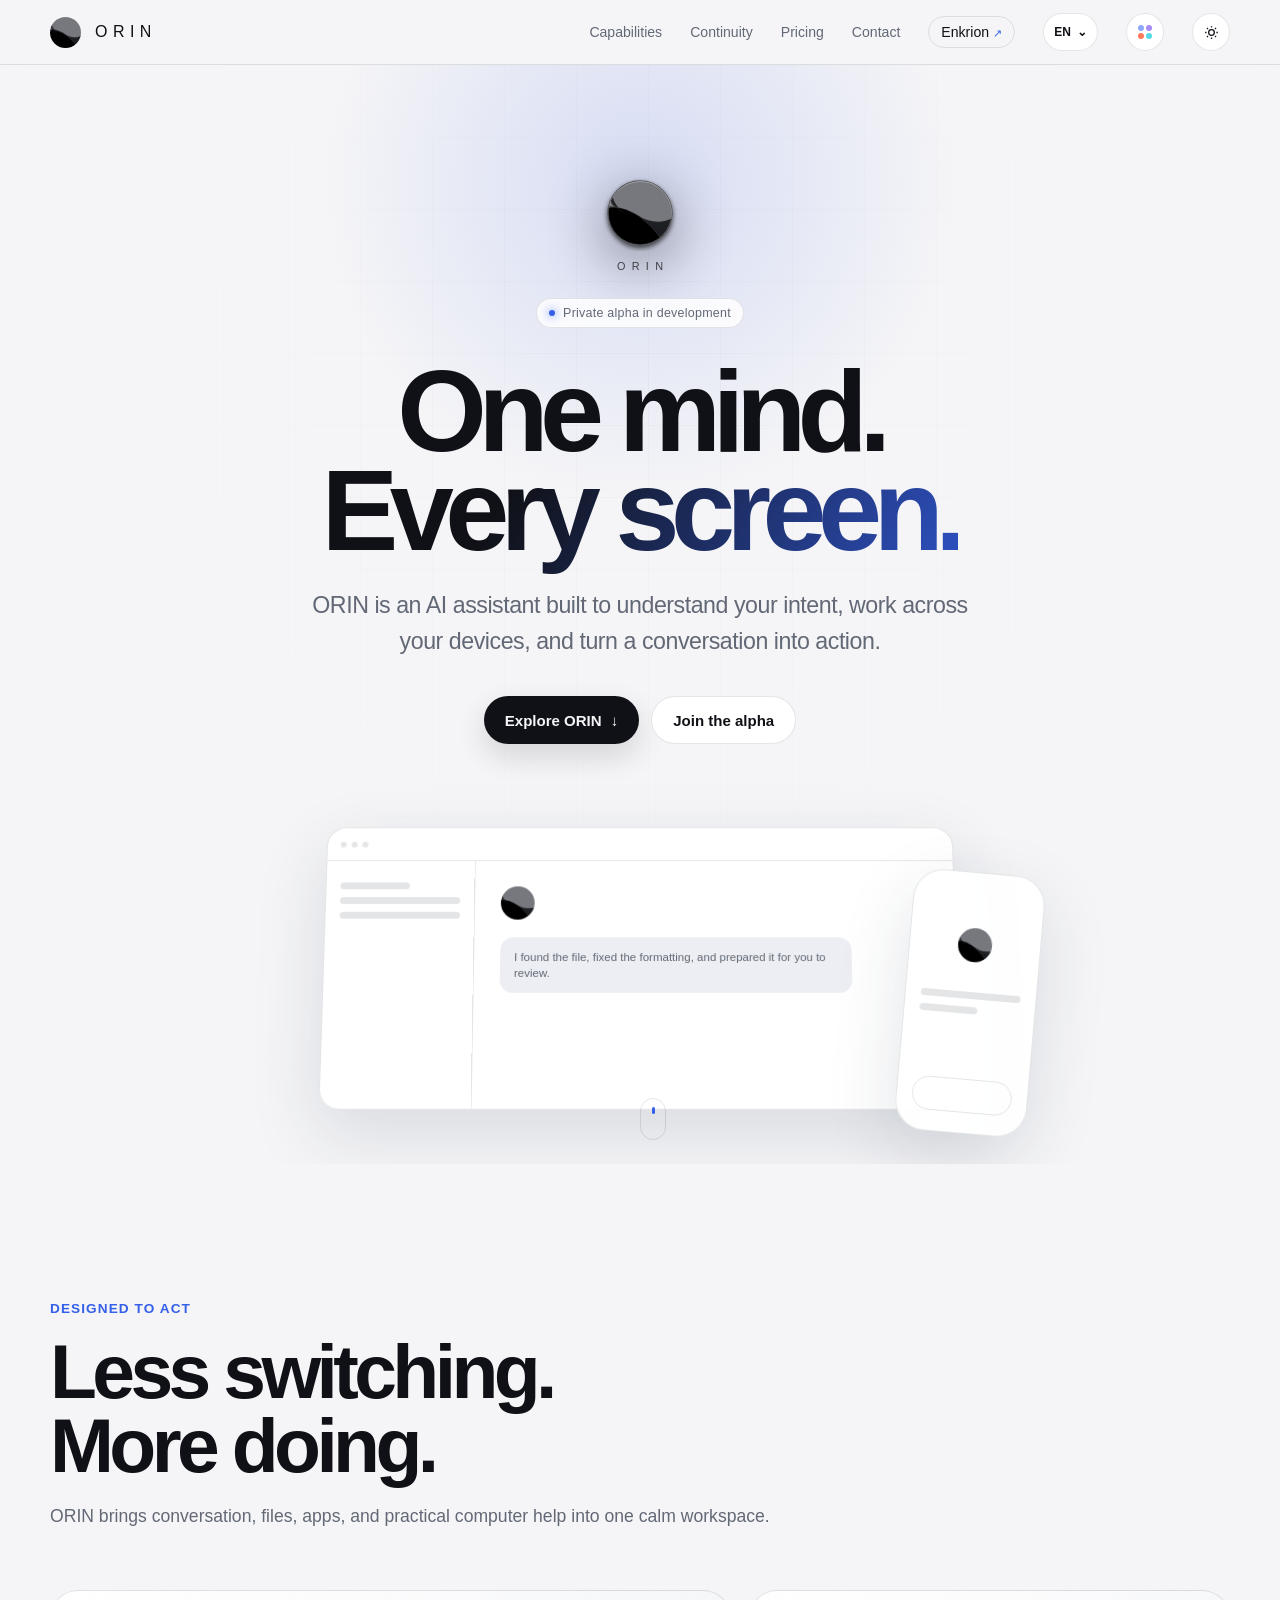
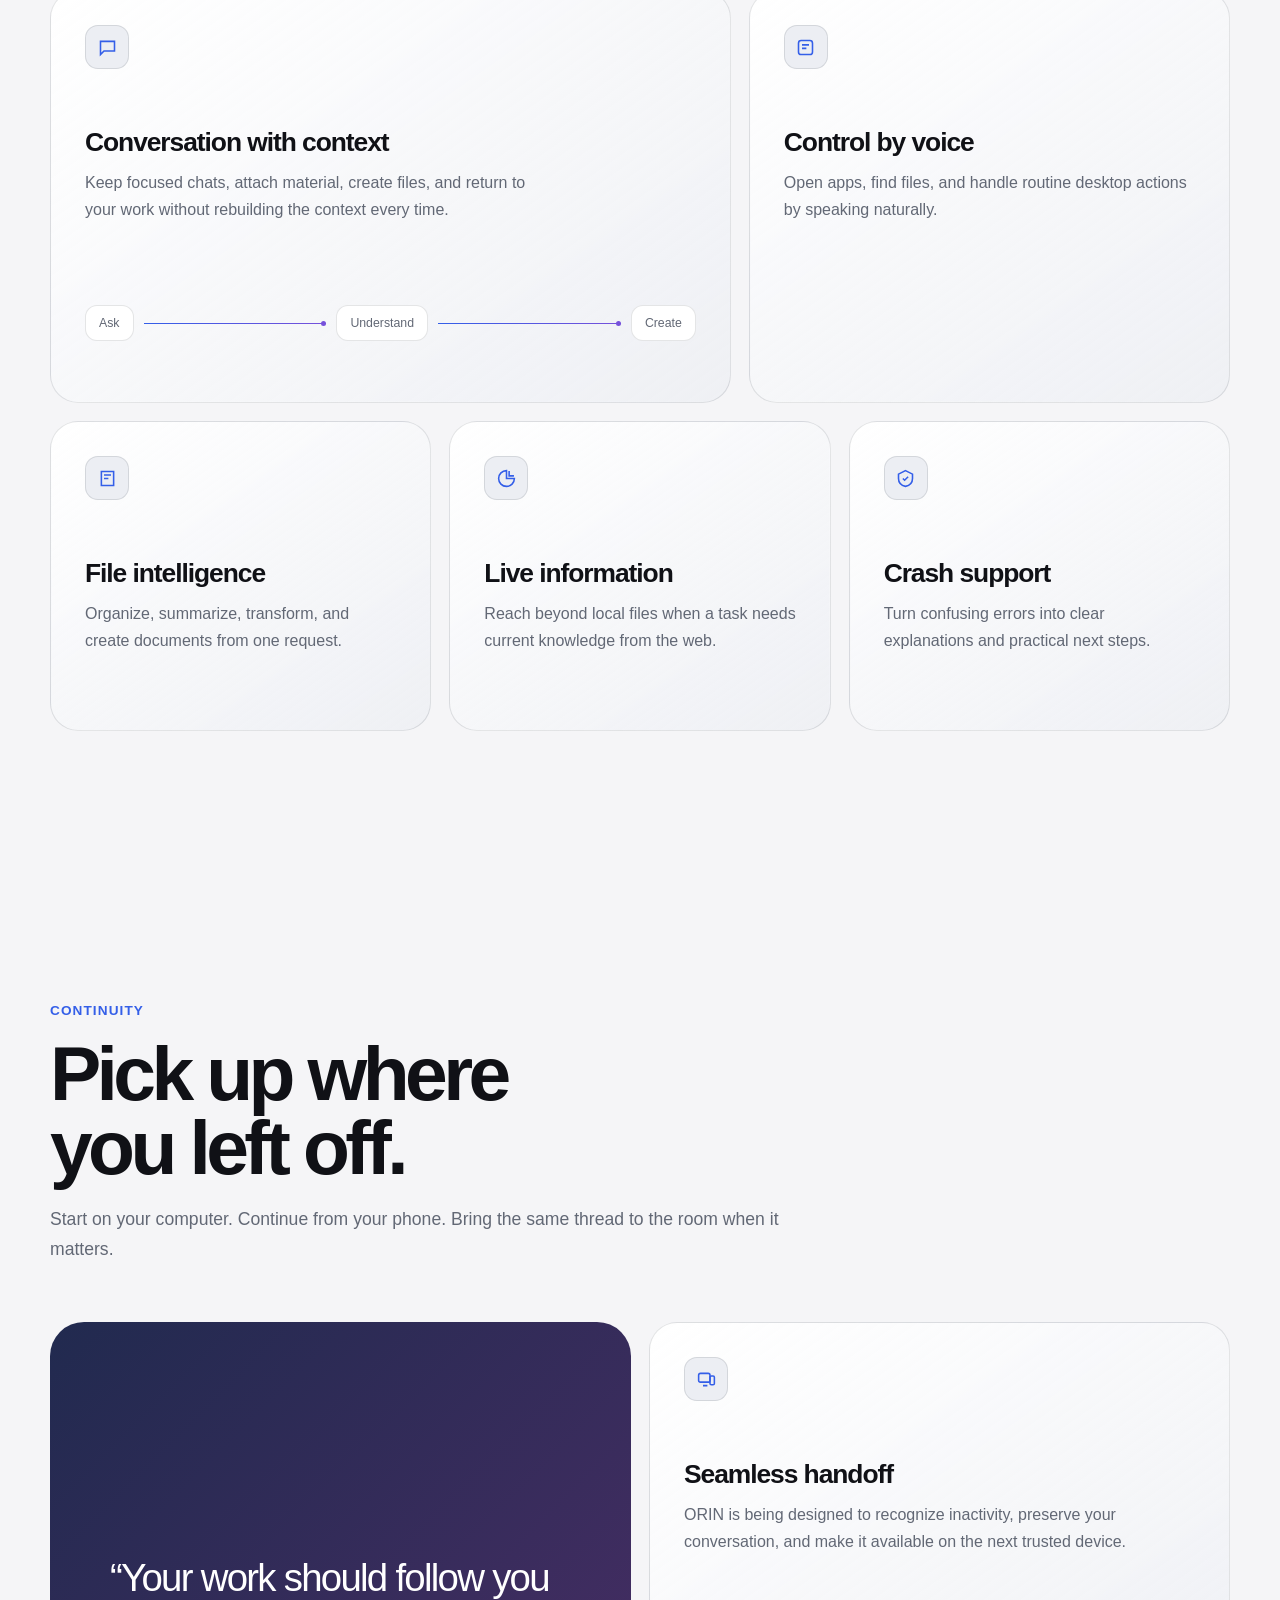
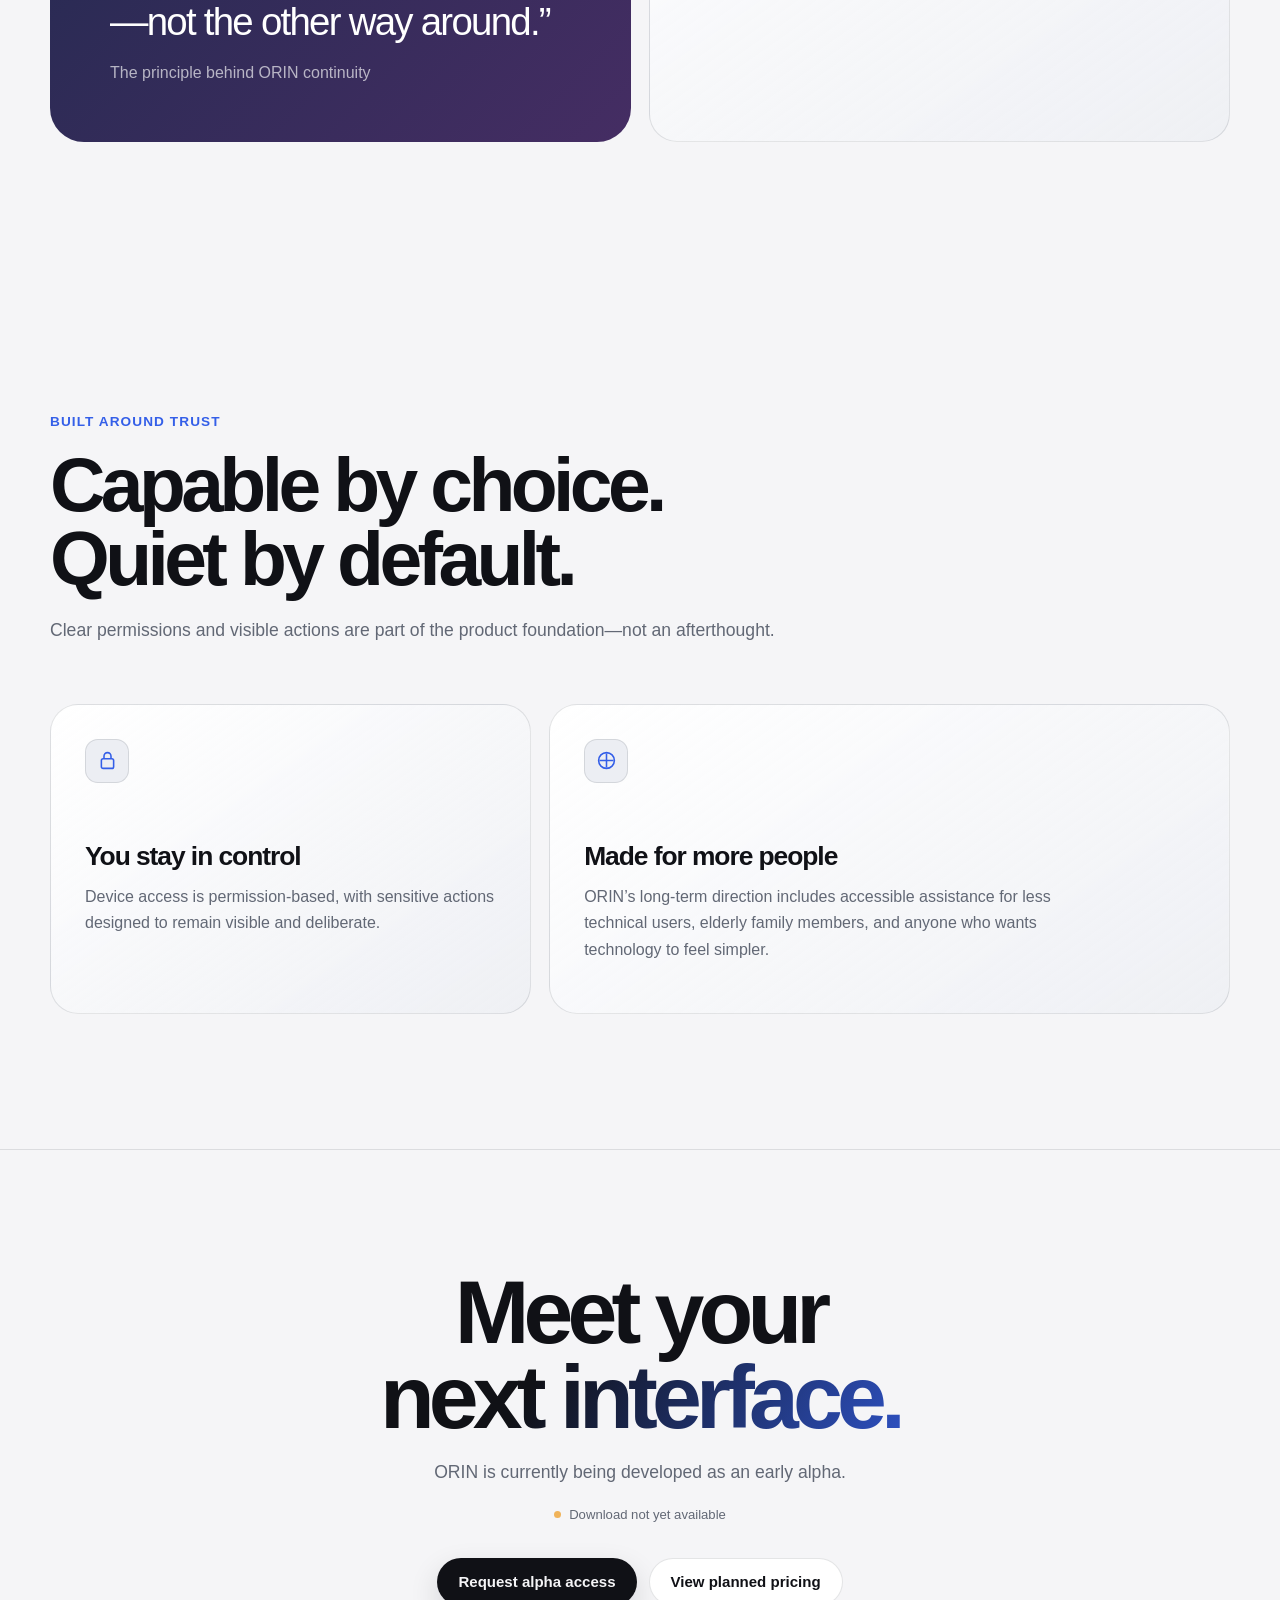
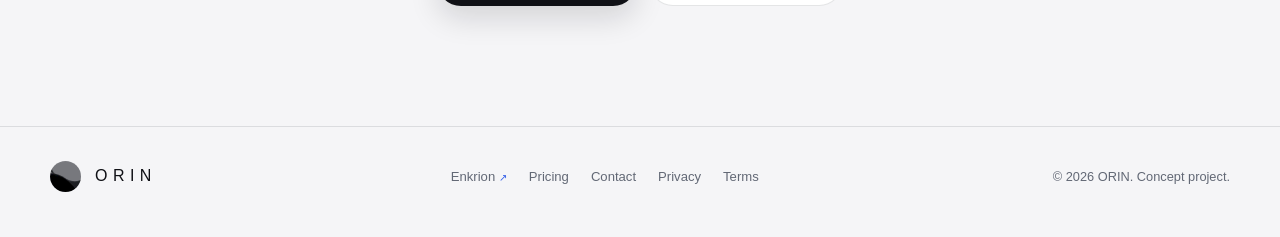
==== index.html @ 3455c32c "Add files via upload" ====
<!doctype html><html lang="en"><head><meta charset="UTF-8"><meta name="viewport" content="width=device-width,initial-scale=1"><meta name="description" content="ORIN is an AI assistant that moves naturally across your devices and helps you act, create, and solve problems."><title>ORIN — Intelligence, wherever you are.</title><link rel="icon" href="favicon.svg" type="image/svg+xml"><link rel="stylesheet" href="styles.css"></head><body><a class="skip" href="#main">Skip to content</a><header class="nav-wrap"><nav class="shell" aria-label="Main navigation"><a class="brand" href="index.html" aria-label="ORIN home"><i class="brand-mark"></i><span>ORIN</span></a><div class="nav-links"><a href="#capabilities">Capabilities</a><a href="#continuity">Continuity</a><a href="pricing.html">Pricing</a><a class="mobile-keep" href="contact.html">Contact</a><button class="theme-toggle" data-theme-toggle aria-label="Switch theme"></button></div></nav></header><main id="main"><section class="hero"><div class="shell"><span class="eyebrow"><i></i>Private alpha in development</span><h1>One mind.<br><span class="gradient-text">Every screen.</span></h1><p class="hero-copy">ORIN is an AI assistant built to understand your intent, work across your devices, and turn a conversation into action.</p><div class="actions"><a class="button primary" href="#capabilities">Explore ORIN <span aria-hidden="true">↓</span></a><a class="button secondary" href="contact.html">Join the alpha</a></div><div class="device-stage" aria-label="ORIN shown across desktop and mobile"><div class="device desktop"><div class="device-bar"><i></i><i></i><i></i></div><div class="chat-ui"><div class="chat-side"><div class="tiny-line short"></div><div class="tiny-line"></div><div class="tiny-line"></div></div><div class="chat-main"><div class="orb"></div><div class="chat-message">I found the file, fixed the formatting, and prepared it for you to review.</div></div></div></div><div class="device phone"><div class="phone-inner"><div class="orb"></div><div class="tiny-line"></div><div class="tiny-line short"></div><div class="phone-pill"></div></div></div></div></div></section><section class="section" id="capabilities"><div class="shell"><div class="section-head"><span class="kicker">Designed to act</span><h2>Less switching.<br>More doing.</h2><p>ORIN brings conversation, files, apps, and practical computer help into one calm workspace.</p></div><div class="grid"><article class="card large"><div class="icon"><svg viewBox="0 0 24 24" fill="none" stroke="currentColor" stroke-width="1.8"><path d="M4 5h16v11H8l-4 4V5Z"/></svg></div><h3>Conversation with context</h3><p>Keep focused chats, attach material, create files, and return to your work without rebuilding the context every time.</p><div class="flow"><span class="flow-node">Ask</span><span class="flow-line"></span><span class="flow-node">Understand</span><span class="flow-line"></span><span class="flow-node">Create</span></div></article><article class="card small"><div class="icon"><svg viewBox="0 0 24 24" fill="none" stroke="currentColor" stroke-width="1.8"><rect x="4" y="4" width="16" height="16" rx="3"/><path d="M8 9h8M8 13h5"/></svg></div><h3>Control by voice</h3><p>Open apps, find files, and handle routine desktop actions by speaking naturally.</p></article><article class="card third"><div class="icon"><svg viewBox="0 0 24 24" fill="none" stroke="currentColor" stroke-width="1.8"><path d="M5 4h14v16H5zM8 8h8M8 12h5"/></svg></div><h3>File intelligence</h3><p>Organize, summarize, transform, and create documents from one request.</p></article><article class="card third"><div class="icon"><svg viewBox="0 0 24 24" fill="none" stroke="currentColor" stroke-width="1.8"><path d="M12 3a9 9 0 1 0 9 9h-9V3Z"/><path d="M15 3.5V9h5.5"/></svg></div><h3>Live information</h3><p>Reach beyond local files when a task needs current knowledge from the web.</p></article><article class="card third"><div class="icon"><svg viewBox="0 0 24 24" fill="none" stroke="currentColor" stroke-width="1.8"><path d="m12 3 8 4v5c0 5-3.4 8-8 9-4.6-1-8-4-8-9V7l8-4Z"/><path d="m9 12 2 2 4-4"/></svg></div><h3>Crash support</h3><p>Turn confusing errors into clear explanations and practical next steps.</p></article></div></div></section><section class="section" id="continuity"><div class="shell"><div class="section-head"><span class="kicker">Continuity</span><h2>Pick up where<br>you left off.</h2><p>Start on your computer. Continue from your phone. Bring the same thread to the room when it matters.</p></div><div class="privacy-panel"><div class="quote-panel"><p>“Your work should follow you—not the other way around.”</p><span>The principle behind ORIN continuity</span></div><article class="card"><div class="icon"><svg viewBox="0 0 24 24" fill="none" stroke="currentColor" stroke-width="1.8"><rect x="3" y="5" width="13" height="10" rx="2"/><rect x="16" y="8" width="5" height="10" rx="1.5"/><path d="M8 19h5"/></svg></div><h3>Seamless handoff</h3><p>ORIN is being designed to recognize inactivity, preserve your conversation, and make it available on the next trusted device.</p></article></div></div></section><section class="section"><div class="shell"><div class="section-head"><span class="kicker">Built around trust</span><h2>Capable by choice.<br>Quiet by default.</h2><p>Clear permissions and visible actions are part of the product foundation—not an afterthought.</p></div><div class="grid"><article class="card small"><div class="icon"><svg viewBox="0 0 24 24" fill="none" stroke="currentColor" stroke-width="1.8"><rect x="5" y="10" width="14" height="11" rx="2"/><path d="M8 10V7a4 4 0 0 1 8 0v3"/></svg></div><h3>You stay in control</h3><p>Device access is permission-based, with sensitive actions designed to remain visible and deliberate.</p></article><article class="card large"><div class="icon"><svg viewBox="0 0 24 24" fill="none" stroke="currentColor" stroke-width="1.8"><path d="M4 12h16M12 4v16"/><circle cx="12" cy="12" r="9"/></svg></div><h3>Made for more people</h3><p>ORIN’s long-term direction includes accessible assistance for less technical users, elderly family members, and anyone who wants technology to feel simpler.</p></article></div></div></section><section class="cta"><div class="shell"><h2>Meet your<br><span class="gradient-text">next interface.</span></h2><p>ORIN is currently being developed as an early alpha.</p><span class="availability"><i></i>Download not yet available</span><div class="actions"><a class="button primary" href="contact.html">Request alpha access</a><a class="button secondary" href="pricing.html">View planned pricing</a></div></div></section></main><footer><div class="shell footer-inner"><a class="brand" href="index.html"><i class="brand-mark"></i><span>ORIN</span></a><div class="footer-links"><a href="pricing.html">Pricing</a><a href="contact.html">Contact</a><a href="privacy.html">Privacy</a><a href="terms.html">Terms</a></div><span class="copyright">© 2026 ORIN. Concept project.</span></div></footer><script src="script.js"></script></body></html>
---- styles.css ----
:root{color-scheme:dark;--bg:#07080a;--surface:#0d0f13;--surface-2:#14171d;--text:#f5f7fb;--muted:#9ca3af;--line:rgba(255,255,255,.1);--accent:#8ea8ff;--accent-2:#b596ff;--glow:rgba(108,136,255,.28);--nav:rgba(7,8,10,.72);--shadow:0 30px 80px rgba(0,0,0,.4)}
[data-theme="light"]{color-scheme:light;--bg:#f5f5f7;--surface:#fff;--surface-2:#eceef3;--text:#101116;--muted:#626875;--line:rgba(12,18,28,.11);--accent:#345fe8;--accent-2:#7651db;--glow:rgba(73,105,226,.18);--nav:rgba(245,245,247,.8);--shadow:0 24px 70px rgba(34,45,70,.13)}
*{box-sizing:border-box}html{scroll-behavior:smooth}body{margin:0;background:var(--bg);color:var(--text);font-family:Inter,-apple-system,BlinkMacSystemFont,"SF Pro Display","Segoe UI",sans-serif;-webkit-font-smoothing:antialiased;transition:background .35s,color .35s}a{color:inherit;text-decoration:none}button{font:inherit}.shell{width:min(1180px,calc(100% - 40px));margin:auto}.nav-wrap{position:sticky;top:0;z-index:50;background:var(--nav);backdrop-filter:saturate(140%) blur(18px);border-bottom:1px solid var(--line)}nav{height:64px;display:flex;align-items:center;justify-content:space-between}.brand{display:flex;align-items:center;gap:11px;font-weight:650;letter-spacing:-.03em}.brand-mark{width:26px;height:26px;border:1.5px solid var(--text);border-radius:50%;position:relative;display:inline-block}.brand-mark:after{content:"";position:absolute;width:5px;height:5px;border-radius:50%;background:var(--accent);right:-2px;top:2px;box-shadow:0 0 15px var(--accent)}.nav-links{display:flex;align-items:center;gap:28px;font-size:.88rem;color:var(--muted)}.nav-links a:hover,.footer-links a:hover{color:var(--text)}.theme-toggle{width:38px;height:38px;border:1px solid var(--line);border-radius:999px;background:var(--surface);color:var(--text);cursor:pointer;display:grid;place-items:center}.theme-toggle svg{width:17px;height:17px}.mobile-only{display:none}.hero{min-height:820px;display:grid;place-items:center;text-align:center;position:relative;overflow:hidden;padding:110px 0 70px}.hero:before{content:"";position:absolute;width:700px;height:700px;border-radius:50%;background:radial-gradient(circle,var(--glow),transparent 64%);top:-230px;left:50%;transform:translateX(-50%);pointer-events:none}.eyebrow{display:inline-flex;align-items:center;gap:8px;border:1px solid var(--line);padding:7px 12px;border-radius:999px;background:color-mix(in srgb,var(--surface) 82%,transparent);font-size:.78rem;color:var(--muted);letter-spacing:.02em}.eyebrow i{width:6px;height:6px;border-radius:50%;background:var(--accent);box-shadow:0 0 10px var(--accent)}h1{font-size:clamp(4rem,9vw,8.6rem);line-height:.86;letter-spacing:-.075em;margin:34px 0 28px;font-weight:650}.gradient-text{background:linear-gradient(120deg,var(--text) 15%,var(--accent) 58%,var(--accent-2));-webkit-background-clip:text;color:transparent}.hero-copy{max-width:670px;margin:0 auto;color:var(--muted);font-size:clamp(1.1rem,2vw,1.45rem);line-height:1.55;letter-spacing:-.02em}.actions{display:flex;justify-content:center;gap:12px;margin-top:36px;flex-wrap:wrap}.button{min-height:48px;padding:0 21px;border-radius:999px;display:inline-flex;align-items:center;justify-content:center;gap:9px;font-weight:600;font-size:.94rem;transition:.22s transform,.22s background,.22s box-shadow}.button:hover{transform:translateY(-2px)}.button.primary{background:var(--text);color:var(--bg);box-shadow:0 12px 30px color-mix(in srgb,var(--text) 14%,transparent)}.button.secondary{background:var(--surface);border:1px solid var(--line)}.button svg{width:16px}.device-stage{width:min(880px,95%);height:310px;margin:80px auto -40px;position:relative;perspective:1200px}.device{position:absolute;background:color-mix(in srgb,var(--surface) 95%,transparent);border:1px solid var(--line);box-shadow:var(--shadow);overflow:hidden}.desktop{width:72%;height:285px;left:14%;top:0;border-radius:20px;transform:rotateX(7deg)}.phone{width:132px;height:262px;right:5%;bottom:0;border-radius:30px;transform:rotate(5deg);z-index:3}.device-bar{height:34px;border-bottom:1px solid var(--line);display:flex;align-items:center;gap:5px;padding:0 13px}.device-bar i{width:6px;height:6px;border-radius:50%;background:var(--line)}.chat-ui{display:grid;grid-template-columns:150px 1fr;height:calc(100% - 34px);text-align:left}.chat-side{border-right:1px solid var(--line);padding:14px}.tiny-line{height:7px;background:var(--line);border-radius:10px;margin:8px 0}.tiny-line.short{width:58%}.chat-main{padding:26px}.orb{width:34px;height:34px;border-radius:50%;background:radial-gradient(circle at 35% 30%,#fff,var(--accent) 28%,#5135a7 70%,transparent);box-shadow:0 0 35px var(--glow);margin-bottom:18px}.chat-message{padding:12px 14px;border-radius:13px;background:var(--surface-2);font-size:.72rem;color:var(--muted);max-width:82%;line-height:1.4}.phone-inner{padding:55px 15px 15px;text-align:left}.phone-inner .orb{margin:auto auto 30px}.phone-pill{height:34px;border:1px solid var(--line);border-radius:18px;margin-top:65px}.section{padding:135px 0}.section-head{max-width:730px;margin-bottom:58px}.kicker{color:var(--accent);font-size:.85rem;font-weight:700;letter-spacing:.08em;text-transform:uppercase}.section h2,.page-hero h1{font-size:clamp(2.8rem,6vw,5.7rem);letter-spacing:-.06em;line-height:.96;margin:18px 0 20px}.section-head p,.page-hero p,.prose p{color:var(--muted);font-size:1.1rem;line-height:1.7}.grid{display:grid;grid-template-columns:repeat(12,1fr);gap:18px}.card{background:linear-gradient(145deg,var(--surface),color-mix(in srgb,var(--surface-2) 75%,transparent));border:1px solid var(--line);border-radius:28px;padding:34px;min-height:310px;position:relative;overflow:hidden}.card.large{grid-column:span 7}.card.small{grid-column:span 5}.card.third{grid-column:span 4}.card h3{font-size:1.65rem;letter-spacing:-.04em;margin:0 0 12px}.card p{color:var(--muted);line-height:1.65;margin:0;max-width:470px}.icon{width:44px;height:44px;border-radius:13px;border:1px solid var(--line);background:var(--surface-2);display:grid;place-items:center;margin-bottom:58px;color:var(--accent)}.icon svg{width:21px;height:21px}.flow{margin-top:55px;height:90px;display:flex;align-items:center;gap:10px}.flow-node{padding:10px 13px;border:1px solid var(--line);border-radius:12px;font-size:.77rem;color:var(--muted);background:var(--surface)}.flow-line{height:1px;flex:1;background:linear-gradient(90deg,var(--accent),var(--accent-2));position:relative}.flow-line:after{content:"";position:absolute;right:0;top:-2px;width:5px;height:5px;border-radius:50%;background:var(--accent-2)}.privacy-panel{display:grid;grid-template-columns:1fr 1fr;gap:18px}.quote-panel{border-radius:34px;padding:60px;background:linear-gradient(135deg,#212a4f,#452d63);color:white;min-height:420px;display:flex;flex-direction:column;justify-content:flex-end}.quote-panel p{font-size:clamp(1.65rem,3vw,2.8rem);line-height:1.15;letter-spacing:-.045em;margin:0}.quote-panel span{margin-top:20px;color:rgba(255,255,255,.65)}.cta{padding:120px 0;text-align:center;border-top:1px solid var(--line)}.cta h2{font-size:clamp(3rem,7vw,6.5rem);letter-spacing:-.065em;line-height:.95;margin:0}.cta p{color:var(--muted);margin:22px 0 0;font-size:1.1rem}.availability{display:inline-flex;align-items:center;gap:8px;margin-top:24px;color:var(--muted);font-size:.82rem}.availability i{width:7px;height:7px;border-radius:50%;background:#f0b35a}.page-hero{padding:115px 0 80px;max-width:850px}.page-hero h1{margin-top:25px}.pricing{display:grid;grid-template-columns:repeat(3,1fr);gap:18px;padding-bottom:130px}.price-card{border:1px solid var(--line);background:var(--surface);border-radius:28px;padding:34px;display:flex;flex-direction:column}.price-card.featured{background:linear-gradient(160deg,#1b2240,#261c39);border-color:rgba(142,168,255,.5);color:#fff}.price-card h2{margin:0;font-size:1.4rem}.price{font-size:3.5rem;letter-spacing:-.06em;margin:28px 0 5px}.price small{font-size:.9rem;color:var(--muted);letter-spacing:0}.price-card>p{color:var(--muted);min-height:50px}.price-card ul{list-style:none;padding:0;margin:26px 0 35px;border-top:1px solid var(--line)}.price-card li{padding:14px 0;border-bottom:1px solid var(--line);font-size:.9rem}.price-card .button{margin-top:auto}.prose{max-width:760px;padding-bottom:120px}.prose h2{font-size:1.5rem;margin:46px 0 12px}.prose h3{font-size:1.05rem;margin:30px 0 8px}.prose ul{color:var(--muted);line-height:1.75}.contact-grid{display:grid;grid-template-columns:1.3fr .7fr;gap:18px;padding-bottom:130px}.contact-card{padding:40px;border:1px solid var(--line);background:var(--surface);border-radius:28px}.contact-card h2{font-size:1.7rem;margin:0 0 13px}.contact-card p{color:var(--muted);line-height:1.6}.contact-list{margin-top:35px}.contact-row{display:flex;justify-content:space-between;gap:20px;padding:17px 0;border-top:1px solid var(--line);font-size:.92rem}.contact-row span{color:var(--muted)}footer{border-top:1px solid var(--line);padding:34px 0 45px}.footer-inner{display:flex;justify-content:space-between;gap:30px;align-items:center}.footer-links{display:flex;gap:22px;color:var(--muted);font-size:.82rem}.copyright{color:var(--muted);font-size:.8rem}.skip{position:fixed;top:-80px;left:12px;background:var(--text);color:var(--bg);padding:10px 15px;border-radius:9px;z-index:100}.skip:focus{top:12px}
@media(max-width:760px){.shell{width:min(100% - 24px,1180px)}.nav-links a:not(.mobile-keep){display:none}.nav-links{gap:10px}.hero{min-height:740px;padding-top:80px}h1{font-size:clamp(4rem,22vw,6.4rem)}.device-stage{margin-top:60px;height:270px}.desktop{width:92%;left:0}.phone{right:-2%;width:110px;height:230px}.chat-ui{grid-template-columns:90px 1fr}.section{padding:90px 0}.card.large,.card.small,.card.third{grid-column:span 12}.card{min-height:280px;padding:28px}.privacy-panel,.contact-grid,.pricing{grid-template-columns:1fr}.quote-panel{padding:35px;min-height:340px}.pricing{padding-bottom:90px}.footer-inner{align-items:flex-start;flex-direction:column}.footer-links{flex-wrap:wrap}.page-hero{padding:80px 0 50px}.nav-wrap .brand span:last-child{display:none}}
@media(prefers-reduced-motion:reduce){html{scroll-behavior:auto}*{transition:none!important}}

/* ORIN motion and palette system */
[data-palette="violet"]{--accent:#a78bfa;--accent-2:#e879f9;--glow:rgba(167,139,250,.28)}
[data-palette="ember"]{--accent:#ff7a5c;--accent-2:#ffb45f;--glow:rgba(255,103,79,.25)}
[data-palette="arctic"]{--accent:#55d9e8;--accent-2:#73a7ff;--glow:rgba(67,210,228,.24)}
[data-theme="light"][data-palette="violet"]{--accent:#7547d8;--accent-2:#c13fc9;--glow:rgba(117,71,216,.16)}
[data-theme="light"][data-palette="ember"]{--accent:#d84b32;--accent-2:#e07c1f;--glow:rgba(216,75,50,.15)}
[data-theme="light"][data-palette="arctic"]{--accent:#087f98;--accent-2:#3268d9;--glow:rgba(8,127,152,.15)}
.brand-mark{display:grid;place-items:center;overflow:visible;box-shadow:inset 0 0 0 1px color-mix(in srgb,var(--accent) 30%,transparent),0 0 18px color-mix(in srgb,var(--accent) 18%,transparent);transition:transform .35s ease,border-color .35s ease,box-shadow .35s ease}
.brand-mark:before{content:"✦";font-style:normal;font-size:11px;line-height:1;color:var(--text);transform:translateY(-.5px)}
.brand-mark:after{width:6px;height:6px;right:-4px;top:1px;border:2px solid var(--bg);box-sizing:content-box}
.brand:hover .brand-mark{transform:rotate(18deg) scale(1.06);border-color:var(--accent);box-shadow:0 0 24px var(--glow)}
.brand span:last-child{letter-spacing:.08em;font-weight:580}
.hero:after{content:"";position:absolute;inset:0;background-image:linear-gradient(var(--line) 1px,transparent 1px),linear-gradient(90deg,var(--line) 1px,transparent 1px);background-size:72px 72px;mask-image:radial-gradient(circle at 50% 30%,black,transparent 63%);opacity:.22;pointer-events:none;animation:gridDrift 18s linear infinite}
.hero .shell{position:relative;z-index:2}
.gradient-text{background-size:200% 200%;animation:gradientFlow 8s ease infinite}
.hero .eyebrow,.hero h1,.hero-copy,.hero .actions,.device-stage{opacity:0;transform:translateY(24px);animation:heroRise .9s cubic-bezier(.22,.8,.25,1) forwards}
.hero h1{animation-delay:.1s}.hero-copy{animation-delay:.22s}.hero .actions{animation-delay:.34s}.device-stage{animation-delay:.48s}
.device-stage{transform-style:preserve-3d}
.desktop{animation:desktopFloat 7s ease-in-out infinite}.phone{animation:phoneFloat 6s ease-in-out infinite}
.orb{animation:orbPulse 4s ease-in-out infinite}
.reveal{opacity:0;transform:translateY(42px) scale(.985);transition:opacity .9s cubic-bezier(.22,.8,.25,1),transform .9s cubic-bezier(.22,.8,.25,1)}
.reveal.is-visible{opacity:1;transform:none}
.card{transition:border-color .35s ease,box-shadow .35s ease,transform .18s ease;background-position:50% 50%}
.card:hover{border-color:color-mix(in srgb,var(--accent) 38%,var(--line));box-shadow:0 28px 80px color-mix(in srgb,var(--glow) 45%,transparent)}
.icon{transition:transform .35s ease,background .35s ease,color .35s ease}
.card:hover .icon{transform:translateY(-4px) rotate(-3deg);background:color-mix(in srgb,var(--accent) 12%,var(--surface-2))}
.palette-wrap{position:relative;display:flex;align-items:center}
.palette-toggle{width:38px;height:38px;border:1px solid var(--line);border-radius:999px;background:var(--surface);cursor:pointer;display:grid;grid-template-columns:repeat(2,6px);grid-template-rows:repeat(2,6px);gap:2px;place-content:center}
.palette-toggle i{display:block;width:6px;height:6px;border-radius:50%}.palette-toggle i:nth-child(1){background:#8ea8ff}.palette-toggle i:nth-child(2){background:#a78bfa}.palette-toggle i:nth-child(3){background:#ff7a5c}.palette-toggle i:nth-child(4){background:#55d9e8}
.palette-toggle:hover,.theme-toggle:hover{border-color:color-mix(in srgb,var(--accent) 55%,var(--line));transform:translateY(-1px)}
.palette-popover{position:absolute;top:48px;right:0;width:226px;padding:10px;border:1px solid var(--line);border-radius:18px;background:color-mix(in srgb,var(--surface) 94%,transparent);backdrop-filter:blur(22px);box-shadow:var(--shadow);opacity:0;visibility:hidden;transform:translateY(-8px) scale(.97);transform-origin:top right;transition:.22s ease;z-index:80}
.palette-popover.open{opacity:1;visibility:visible;transform:none}
.palette-title{font-size:.76rem;color:var(--muted);padding:7px 9px 10px}
.palette-option{width:100%;border:0;background:transparent;color:var(--text);display:flex;align-items:center;gap:10px;padding:10px;border-radius:11px;cursor:pointer;text-align:left;font-size:.84rem}
.palette-option:hover,.palette-option[aria-checked="true"]{background:var(--surface-2)}
.palette-option[aria-checked="true"]:after{content:"✓";margin-left:auto;color:var(--accent)}
.swatches{display:flex;gap:3px}.swatches i{width:12px;height:12px;border-radius:50%;border:1px solid rgba(255,255,255,.22)}
.scroll-indicator{position:absolute;bottom:24px;left:50%;z-index:3;width:26px;height:42px;border:1px solid var(--line);border-radius:16px;display:grid;place-items:start center;padding-top:8px}
.scroll-indicator:after{content:"";width:3px;height:7px;border-radius:4px;background:var(--accent);animation:scrollDot 1.8s ease infinite}
@keyframes heroRise{to{opacity:1;transform:translateY(0)}}@keyframes gradientFlow{0%,100%{background-position:0 50%}50%{background-position:100% 50%}}@keyframes gridDrift{to{background-position:72px 72px}}@keyframes desktopFloat{0%,100%{transform:rotateX(7deg) translateY(0)}50%{transform:rotateX(5deg) translateY(-10px)}}@keyframes phoneFloat{0%,100%{transform:rotate(5deg) translateY(0)}50%{transform:rotate(2deg) translateY(-14px)}}@keyframes orbPulse{0%,100%{transform:scale(1);filter:saturate(1)}50%{transform:scale(1.08);filter:saturate(1.3)}}@keyframes scrollDot{0%{opacity:0;transform:translateY(0)}30%{opacity:1}100%{opacity:0;transform:translateY(14px)}}
@media(max-width:760px){.palette-popover{position:fixed;top:68px;right:12px}.scroll-indicator{display:none}.hero:after{background-size:48px 48px}.card{transform:none!important}}
@media(prefers-reduced-motion:reduce){.hero .eyebrow,.hero h1,.hero-copy,.hero .actions,.device-stage,.reveal{opacity:1;transform:none}.desktop,.phone,.orb,.gradient-text,.hero:after,.scroll-indicator:after{animation:none!important}}

/* Official ORIN identity */
.brand-mark{width:31px;height:31px;border:0;border-radius:50%;background:url("orin-mark.svg") center/125% 125% no-repeat;box-shadow:none}
.brand-mark:before,.brand-mark:after{display:none}
.brand:hover .brand-mark{transform:rotate(8deg) scale(1.06);border:0;box-shadow:0 0 25px rgba(255,255,255,.15)}
.brand span:last-child{font-weight:400;letter-spacing:.34em;margin-left:3px}
.orb{background:url("orin-mark.svg") center/135% 135% no-repeat;box-shadow:0 0 35px rgba(255,255,255,.13)}
.hero-brandmark{display:flex;flex-direction:column;align-items:center;gap:9px;margin-bottom:26px;opacity:0;transform:translateY(18px);animation:heroRise .85s cubic-bezier(.22,.8,.25,1) forwards}
.hero-brandmark img{width:76px;height:76px;filter:drop-shadow(0 15px 30px rgba(0,0,0,.45));animation:logoHover 7s ease-in-out infinite}
.hero-brandmark span{font-size:.68rem;font-weight:400;letter-spacing:.58em;margin-right:-.58em;color:color-mix(in srgb,var(--text) 74%,transparent)}
@keyframes logoHover{0%,100%{transform:translateY(0) rotate(0)}50%{transform:translateY(-6px) rotate(3deg)}}
@media(prefers-reduced-motion:reduce){.hero-brandmark{opacity:1;transform:none}.hero-brandmark img{animation:none}}

/* Language selector */
.language-wrap{position:relative;display:flex;align-items:center}.language-toggle{height:38px;min-width:55px;padding:0 10px;border:1px solid var(--line);border-radius:999px;background:var(--surface);color:var(--text);display:flex;align-items:center;justify-content:center;gap:6px;cursor:pointer;font-size:.75rem;font-weight:650}.language-toggle:hover{border-color:color-mix(in srgb,var(--accent) 55%,var(--line));transform:translateY(-1px)}.language-popover{position:absolute;top:48px;right:0;width:210px;max-height:min(440px,70vh);overflow:auto;padding:9px;border:1px solid var(--line);border-radius:18px;background:color-mix(in srgb,var(--surface) 96%,transparent);backdrop-filter:blur(22px);box-shadow:var(--shadow);opacity:0;visibility:hidden;transform:translateY(-8px) scale(.97);transform-origin:top right;transition:.22s ease;z-index:90}.language-popover.open{opacity:1;visibility:visible;transform:none}.language-option{width:100%;border:0;background:transparent;color:var(--text);display:flex;align-items:center;justify-content:space-between;gap:10px;padding:11px 10px;border-radius:11px;cursor:pointer;text-align:left;font-size:.86rem}.language-option:hover,.language-option[aria-checked="true"]{background:var(--surface-2)}.language-option[aria-checked="true"]:after{content:"✓";color:var(--accent)}.language-option small{color:var(--muted);font-size:.68rem;margin-left:auto}[dir="rtl"] .section-head,[dir="rtl"] .card,[dir="rtl"] .page-hero,[dir="rtl"] .prose,[dir="rtl"] .contact-card{text-align:right}[dir="rtl"] .language-popover,[dir="rtl"] .palette-popover{right:auto;left:0;transform-origin:top left}@media(max-width:760px){.language-popover{position:fixed;top:68px;right:12px}[dir="rtl"] .language-popover{right:auto;left:12px}.language-toggle{min-width:48px}.nav-links{gap:7px}}
.translating .language-code{opacity:.35}.translating .language-toggle:after{content:"";width:9px;height:9px;border:1.5px solid var(--accent);border-top-color:transparent;border-radius:50%;animation:languageSpin .7s linear infinite}@keyframes languageSpin{to{transform:rotate(360deg)}}
.nav-links .enkrion-link{color:var(--text);border:1px solid var(--line);border-radius:999px;padding:8px 12px;line-height:1;transition:.22s ease}.nav-links .enkrion-link:hover{border-color:color-mix(in srgb,var(--accent) 55%,var(--line));background:var(--surface);transform:translateY(-1px)}.enkrion-link span{color:var(--accent);font-size:.8em}@media(max-width:760px){.nav-links .enkrion-link{padding:7px 9px;font-size:.76rem}}
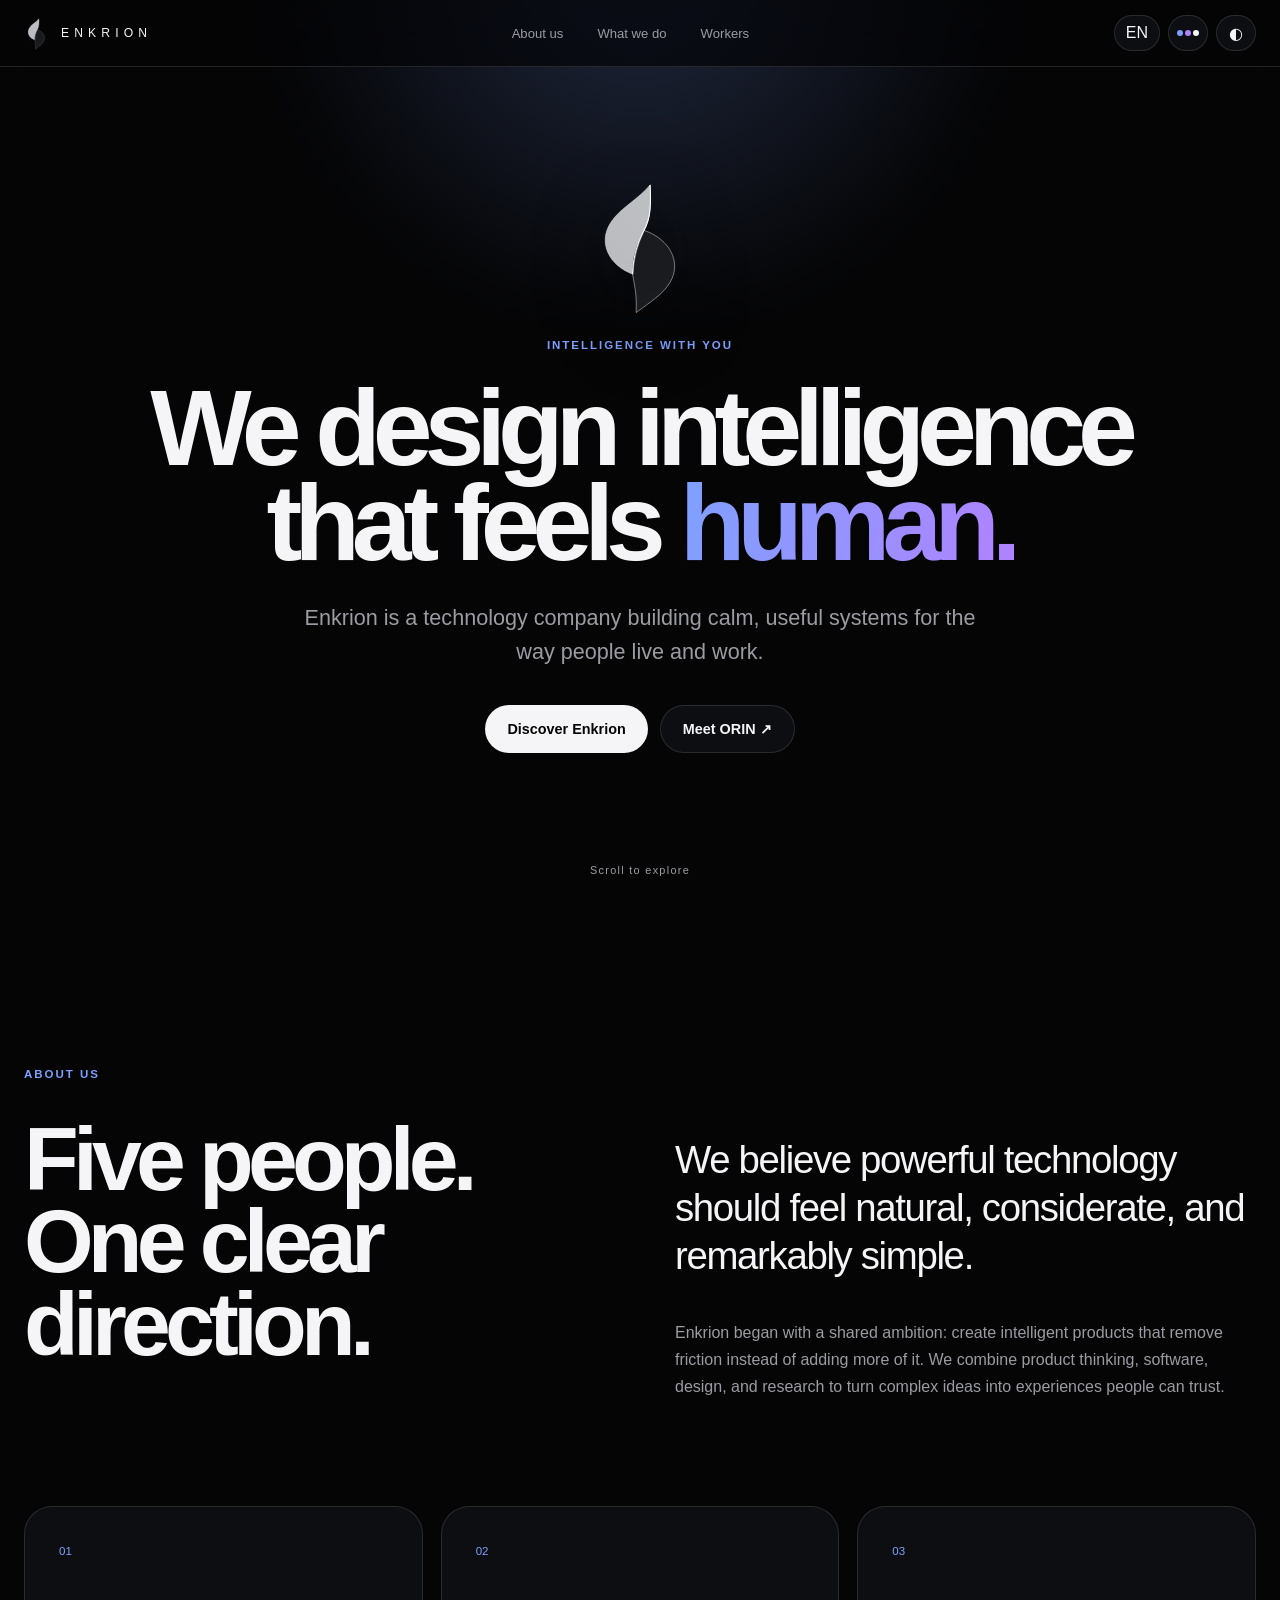
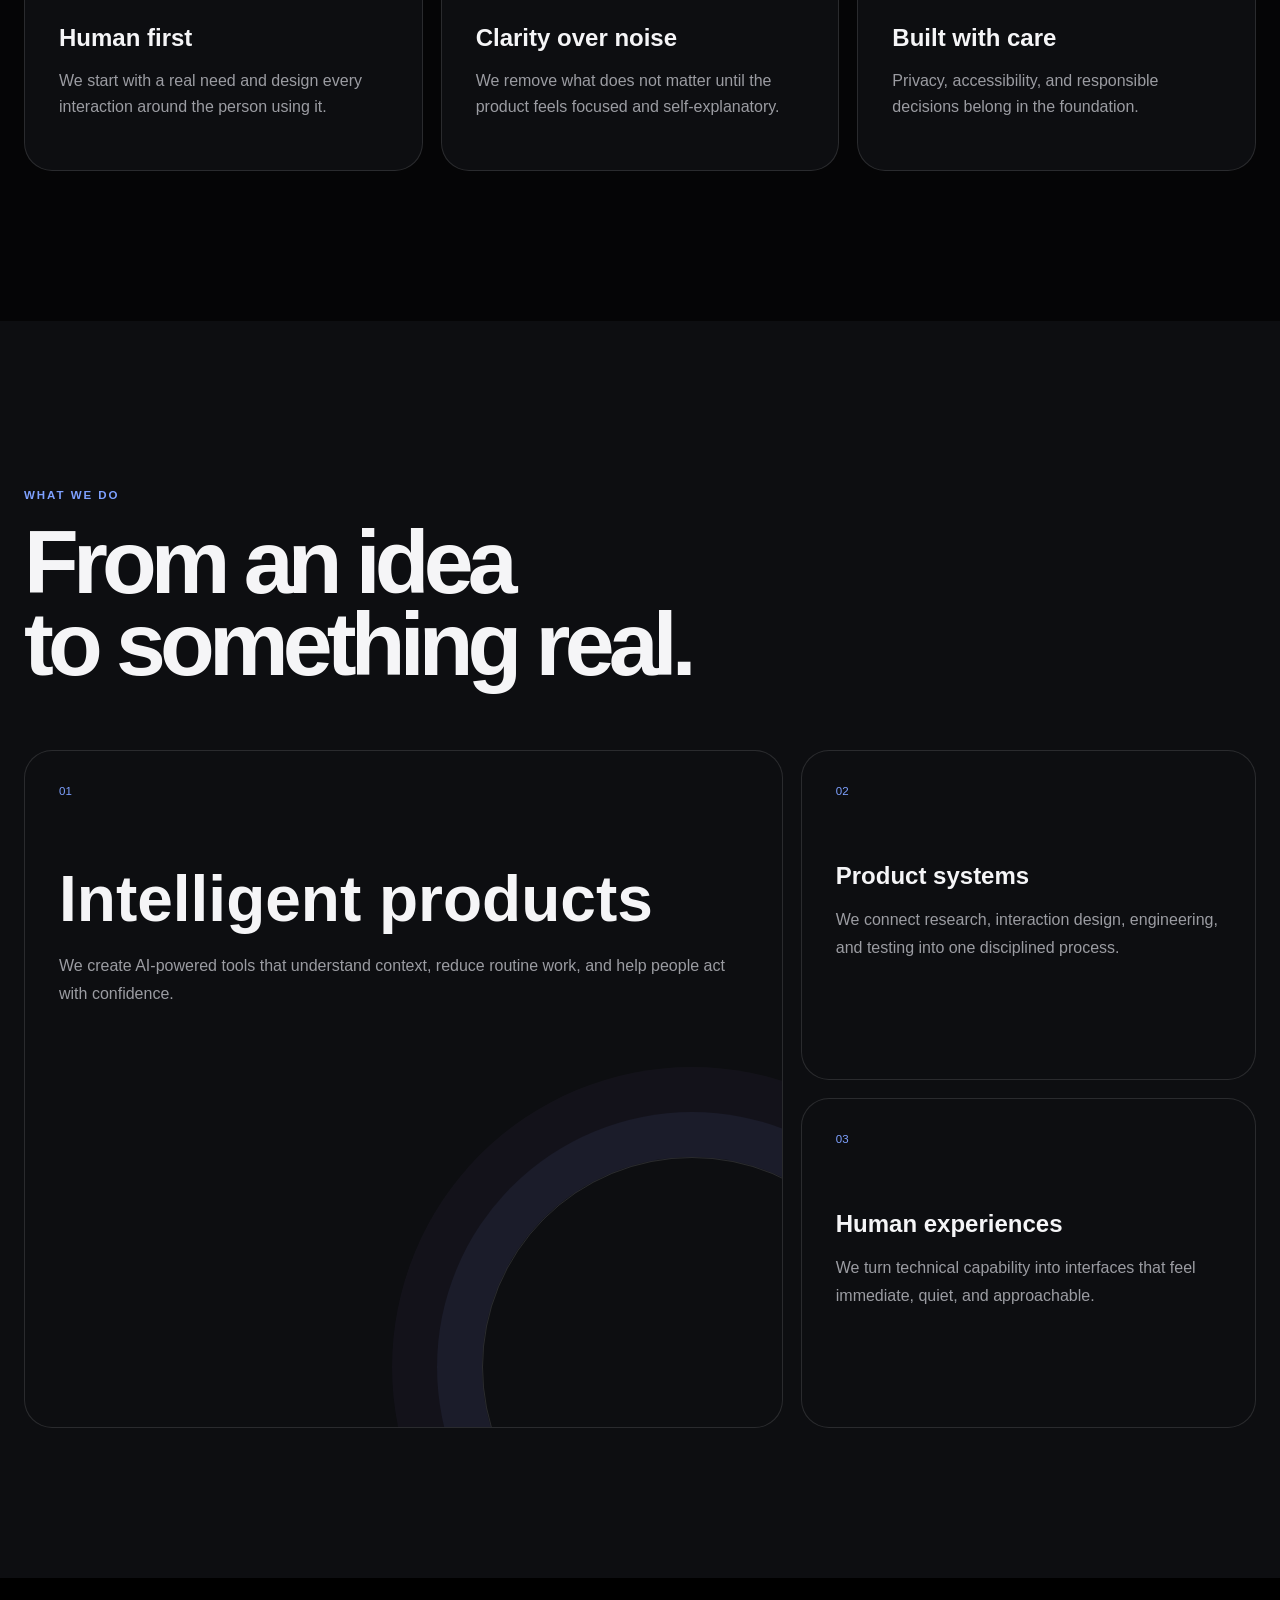
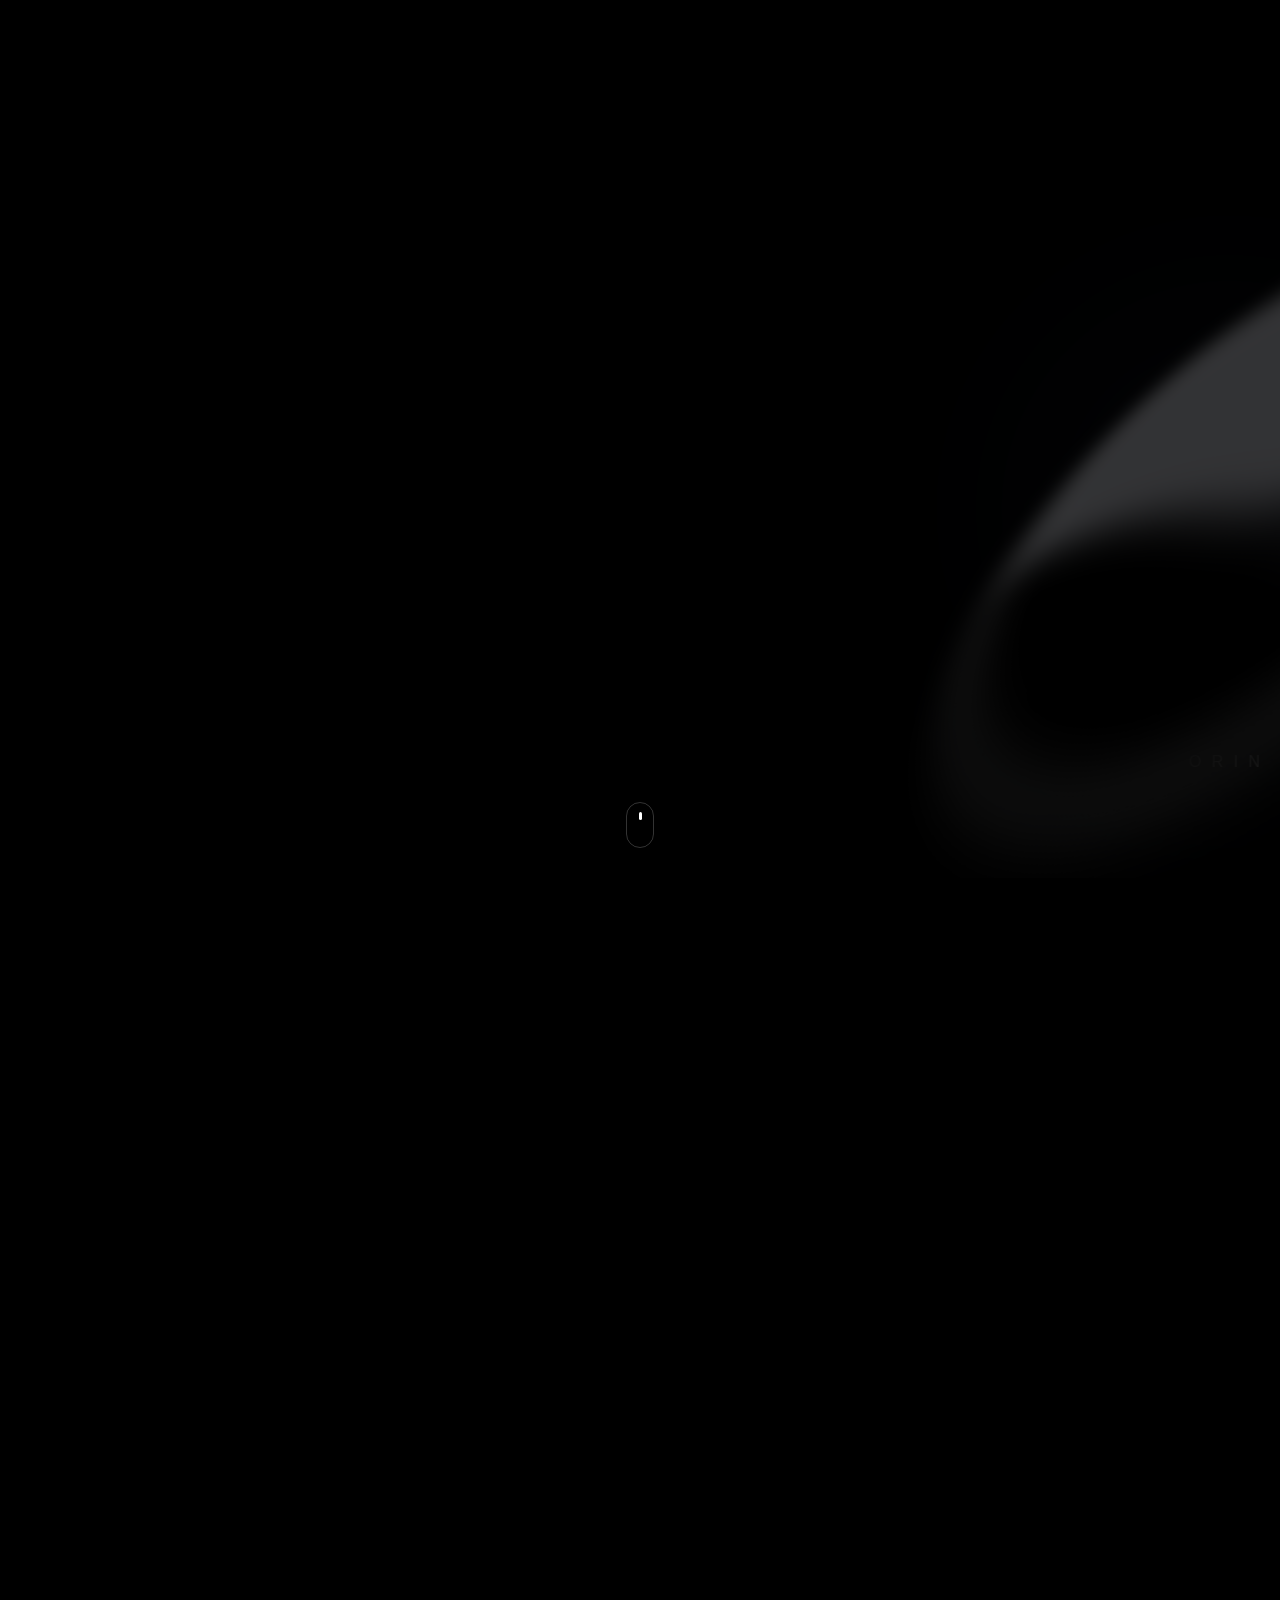
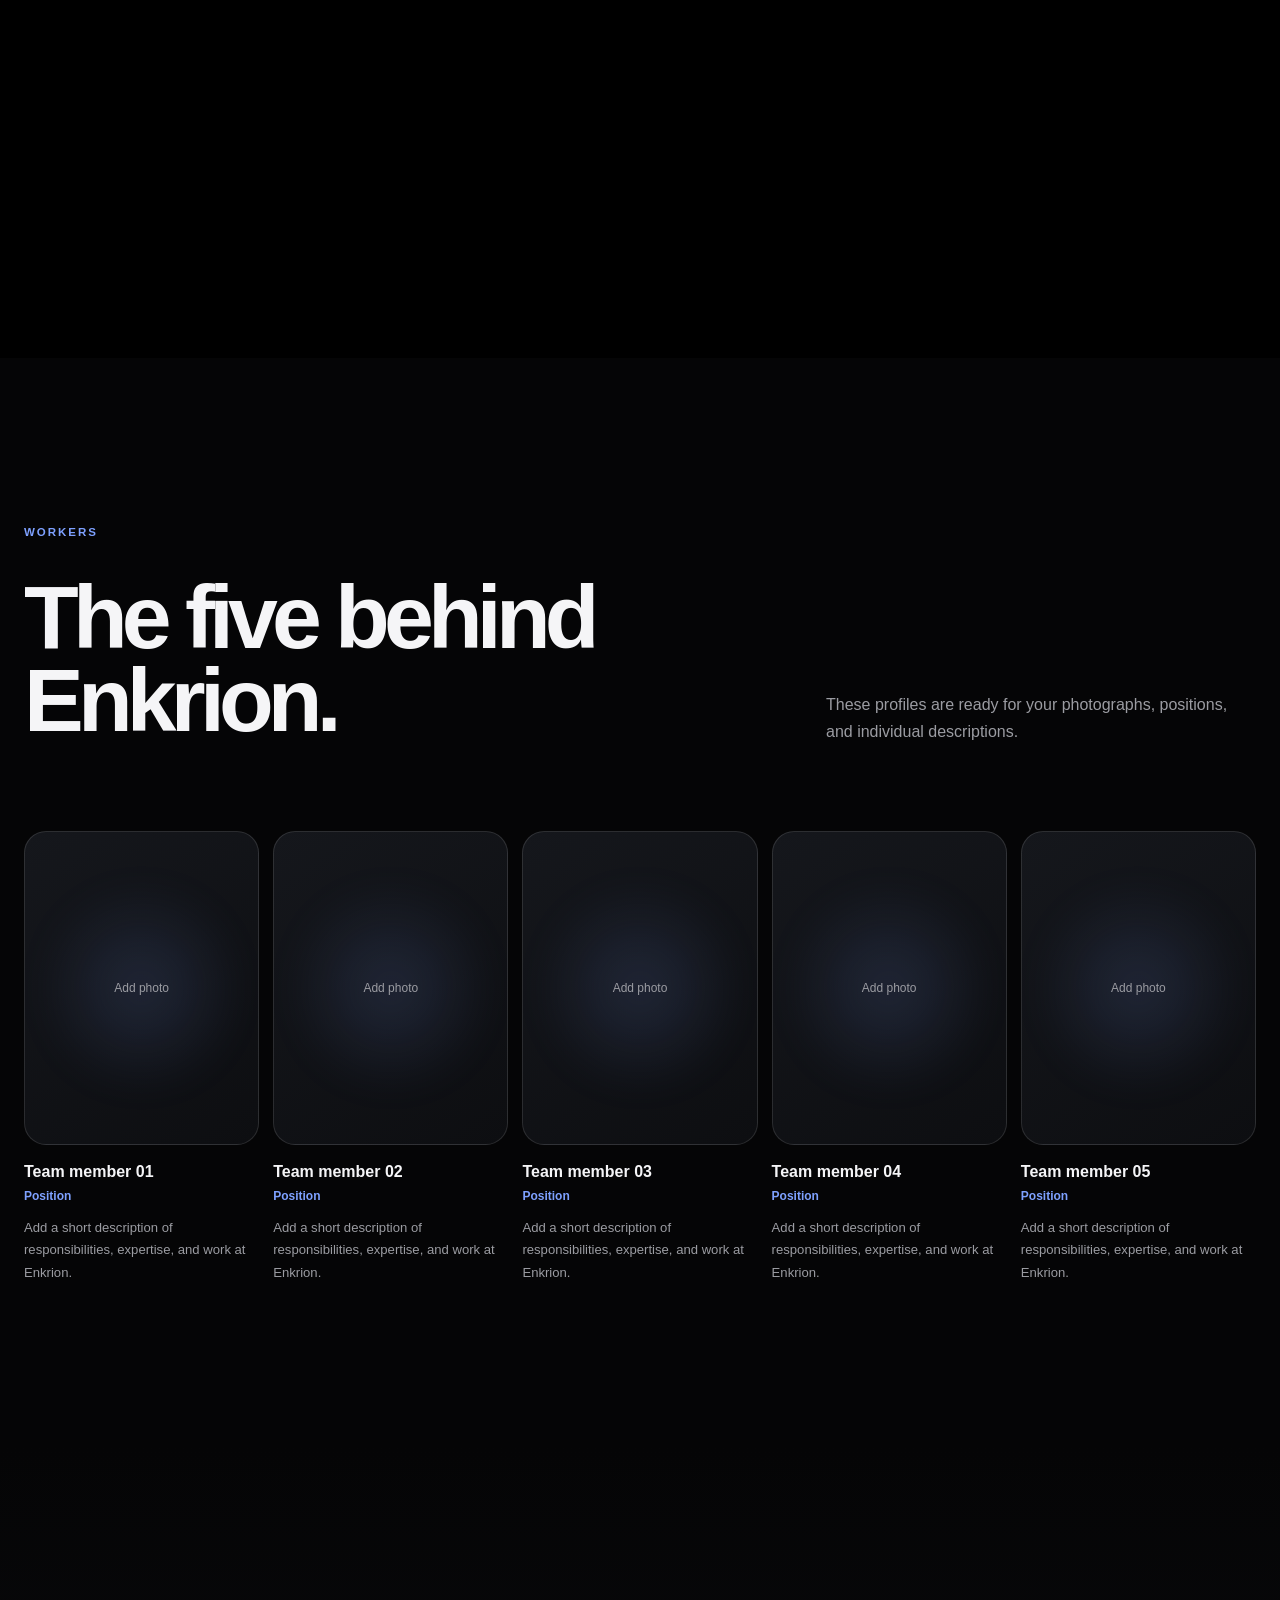
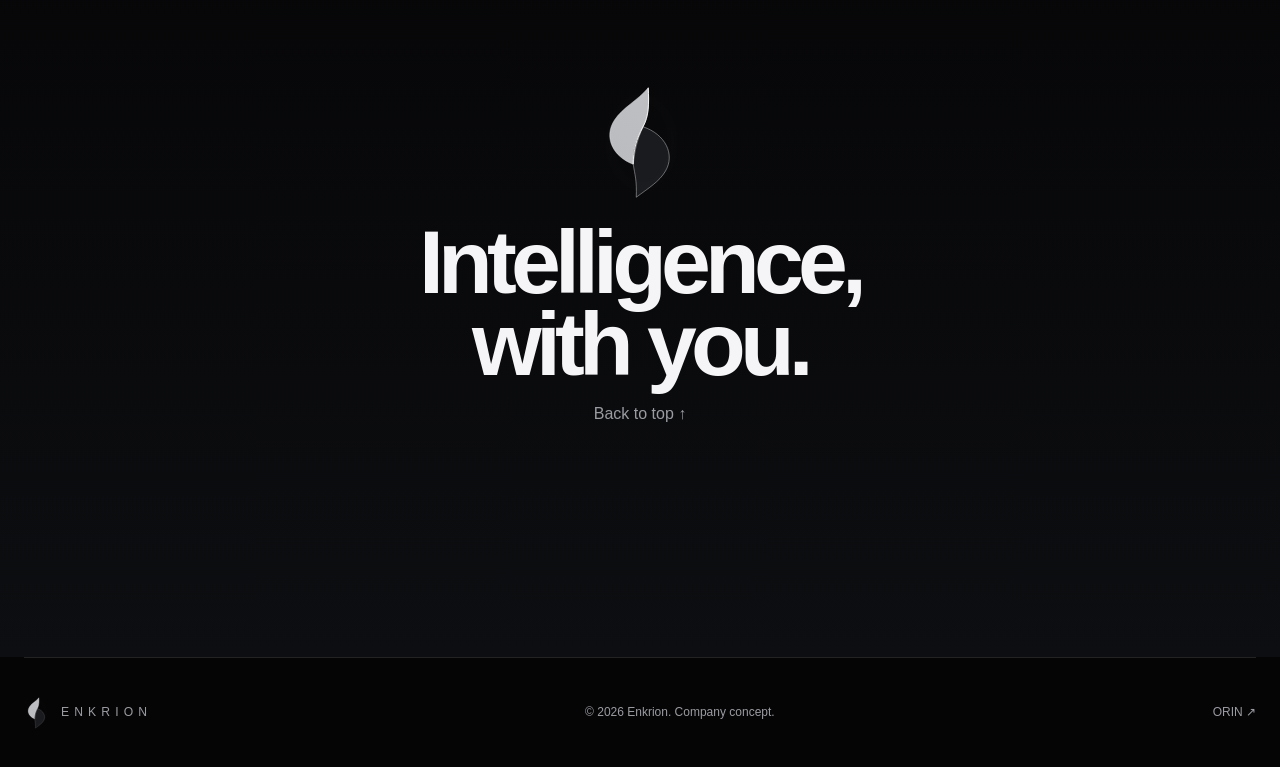
==== commit fb60f580: "Add files via upload" ====
--- a/index.html
+++ b/index.html
@@ -1 +1 @@
-<!doctype html><html lang="en"><head><meta charset="UTF-8"><meta name="viewport" content="width=device-width,initial-scale=1"><meta name="description" content="ORIN is an AI assistant that moves naturally across your devices and helps you act, create, and solve problems."><title>ORIN — Intelligence, wherever you are.</title><link rel="icon" href="favicon.svg" type="image/svg+xml"><link rel="stylesheet" href="styles.css"></head><body><a class="skip" href="#main">Skip to content</a><header class="nav-wrap"><nav class="shell" aria-label="Main navigation"><a class="brand" href="index.html" aria-label="ORIN home"><i class="brand-mark"></i><span>ORIN</span></a><div class="nav-links"><a href="#capabilities">Capabilities</a><a href="#continuity">Continuity</a><a href="pricing.html">Pricing</a><a class="mobile-keep" href="contact.html">Contact</a><button class="theme-toggle" data-theme-toggle aria-label="Switch theme"></button></div></nav></header><main id="main"><section class="hero"><div class="shell"><span class="eyebrow"><i></i>Private alpha in development</span><h1>One mind.<br><span class="gradient-text">Every screen.</span></h1><p class="hero-copy">ORIN is an AI assistant built to understand your intent, work across your devices, and turn a conversation into action.</p><div class="actions"><a class="button primary" href="#capabilities">Explore ORIN <span aria-hidden="true">↓</span></a><a class="button secondary" href="contact.html">Join the alpha</a></div><div class="device-stage" aria-label="ORIN shown across desktop and mobile"><div class="device desktop"><div class="device-bar"><i></i><i></i><i></i></div><div class="chat-ui"><div class="chat-side"><div class="tiny-line short"></div><div class="tiny-line"></div><div class="tiny-line"></div></div><div class="chat-main"><div class="orb"></div><div class="chat-message">I found the file, fixed the formatting, and prepared it for you to review.</div></div></div></div><div class="device phone"><div class="phone-inner"><div class="orb"></div><div class="tiny-line"></div><div class="tiny-line short"></div><div class="phone-pill"></div></div></div></div></div></section><section class="section" id="capabilities"><div class="shell"><div class="section-head"><span class="kicker">Designed to act</span><h2>Less switching.<br>More doing.</h2><p>ORIN brings conversation, files, apps, and practical computer help into one calm workspace.</p></div><div class="grid"><article class="card large"><div class="icon"><svg viewBox="0 0 24 24" fill="none" stroke="currentColor" stroke-width="1.8"><path d="M4 5h16v11H8l-4 4V5Z"/></svg></div><h3>Conversation with context</h3><p>Keep focused chats, attach material, create files, and return to your work without rebuilding the context every time.</p><div class="flow"><span class="flow-node">Ask</span><span class="flow-line"></span><span class="flow-node">Understand</span><span class="flow-line"></span><span class="flow-node">Create</span></div></article><article class="card small"><div class="icon"><svg viewBox="0 0 24 24" fill="none" stroke="currentColor" stroke-width="1.8"><rect x="4" y="4" width="16" height="16" rx="3"/><path d="M8 9h8M8 13h5"/></svg></div><h3>Control by voice</h3><p>Open apps, find files, and handle routine desktop actions by speaking naturally.</p></article><article class="card third"><div class="icon"><svg viewBox="0 0 24 24" fill="none" stroke="currentColor" stroke-width="1.8"><path d="M5 4h14v16H5zM8 8h8M8 12h5"/></svg></div><h3>File intelligence</h3><p>Organize, summarize, transform, and create documents from one request.</p></article><article class="card third"><div class="icon"><svg viewBox="0 0 24 24" fill="none" stroke="currentColor" stroke-width="1.8"><path d="M12 3a9 9 0 1 0 9 9h-9V3Z"/><path d="M15 3.5V9h5.5"/></svg></div><h3>Live information</h3><p>Reach beyond local files when a task needs current knowledge from the web.</p></article><article class="card third"><div class="icon"><svg viewBox="0 0 24 24" fill="none" stroke="currentColor" stroke-width="1.8"><path d="m12 3 8 4v5c0 5-3.4 8-8 9-4.6-1-8-4-8-9V7l8-4Z"/><path d="m9 12 2 2 4-4"/></svg></div><h3>Crash support</h3><p>Turn confusing errors into clear explanations and practical next steps.</p></article></div></div></section><section class="section" id="continuity"><div class="shell"><div class="section-head"><span class="kicker">Continuity</span><h2>Pick up where<br>you left off.</h2><p>Start on your computer. Continue from your phone. Bring the same thread to the room when it matters.</p></div><div class="privacy-panel"><div class="quote-panel"><p>“Your work should follow you—not the other way around.”</p><span>The principle behind ORIN continuity</span></div><article class="card"><div class="icon"><svg viewBox="0 0 24 24" fill="none" stroke="currentColor" stroke-width="1.8"><rect x="3" y="5" width="13" height="10" rx="2"/><rect x="16" y="8" width="5" height="10" rx="1.5"/><path d="M8 19h5"/></svg></div><h3>Seamless handoff</h3><p>ORIN is being designed to recognize inactivity, preserve your conversation, and make it available on the next trusted device.</p></article></div></div></section><section class="section"><div class="shell"><div class="section-head"><span class="kicker">Built around trust</span><h2>Capable by choice.<br>Quiet by default.</h2><p>Clear permissions and visible actions are part of the product foundation—not an afterthought.</p></div><div class="grid"><article class="card small"><div class="icon"><svg viewBox="0 0 24 24" fill="none" stroke="currentColor" stroke-width="1.8"><rect x="5" y="10" width="14" height="11" rx="2"/><path d="M8 10V7a4 4 0 0 1 8 0v3"/></svg></div><h3>You stay in control</h3><p>Device access is permission-based, with sensitive actions designed to remain visible and deliberate.</p></article><article class="card large"><div class="icon"><svg viewBox="0 0 24 24" fill="none" stroke="currentColor" stroke-width="1.8"><path d="M4 12h16M12 4v16"/><circle cx="12" cy="12" r="9"/></svg></div><h3>Made for more people</h3><p>ORIN’s long-term direction includes accessible assistance for less technical users, elderly family members, and anyone who wants technology to feel simpler.</p></article></div></div></section><section class="cta"><div class="shell"><h2>Meet your<br><span class="gradient-text">next interface.</span></h2><p>ORIN is currently being developed as an early alpha.</p><span class="availability"><i></i>Download not yet available</span><div class="actions"><a class="button primary" href="contact.html">Request alpha access</a><a class="button secondary" href="pricing.html">View planned pricing</a></div></div></section></main><footer><div class="shell footer-inner"><a class="brand" href="index.html"><i class="brand-mark"></i><span>ORIN</span></a><div class="footer-links"><a href="pricing.html">Pricing</a><a href="contact.html">Contact</a><a href="privacy.html">Privacy</a><a href="terms.html">Terms</a></div><span class="copyright">© 2026 ORIN. Concept project.</span></div></footer><script src="script.js"></script></body></html>
+<!doctype html><html lang="en"><head><meta charset="UTF-8"><meta name="viewport" content="width=device-width,initial-scale=1"><meta name="description" content="Enkrion creates intelligent products that make complex technology feel human."><title>Enkrion — Intelligence with you</title><link rel="icon" href="favicon.svg"><link rel="stylesheet" href="styles.css"></head><body><header><nav class="wrap"><a class="brand" href="#top"><img src="enkrion-mark.svg" alt=""><span>ENKRION</span></a><div class="links"><a href="#about">About us</a><a href="#work">What we do</a><a href="#team">Workers</a></div><div class="tools"><button class="lang" aria-label="Choose language">EN</button><div class="lang-menu"></div><button class="palette" aria-label="Choose color palette"><i></i><i></i><i></i></button><button class="theme" aria-label="Switch theme">◐</button></div></nav></header><main id="top"><section class="hero"><div class="aurora"></div><div class="hero-inner wrap"><img class="hero-mark" src="enkrion-mark.svg" alt="Enkrion logo"><p class="overline">INTELLIGENCE WITH YOU</p><h1>We design intelligence<br>that feels <em>human.</em></h1><p class="lead">Enkrion is a technology company building calm, useful systems for the way people live and work.</p><div class="actions"><a class="primary" href="#about">Discover Enkrion</a><a class="ghost" href="orin.html">Meet ORIN ↗</a></div></div><div class="scroll">Scroll to explore</div></section><section id="about" class="section about wrap"><p class="label">ABOUT US</p><div class="split"><h2>Five people.<br>One clear direction.</h2><div><p class="big-copy">We believe powerful technology should feel natural, considerate, and remarkably simple.</p><p>Enkrion began with a shared ambition: create intelligent products that remove friction instead of adding more of it. We combine product thinking, software, design, and research to turn complex ideas into experiences people can trust.</p></div></div><div class="principles"><article><span>01</span><h3>Human first</h3><p>We start with a real need and design every interaction around the person using it.</p></article><article><span>02</span><h3>Clarity over noise</h3><p>We remove what does not matter until the product feels focused and self-explanatory.</p></article><article><span>03</span><h3>Built with care</h3><p>Privacy, accessibility, and responsible decisions belong in the foundation.</p></article></div></section><section id="work" class="section work"><div class="wrap"><p class="label">WHAT WE DO</p><h2>From an idea<br>to something real.</h2><div class="work-grid"><article class="work-card feature"><div class="number">01</div><h3>Intelligent products</h3><p>We create AI-powered tools that understand context, reduce routine work, and help people act with confidence.</p><div class="rings"></div></article><article class="work-card"><div class="number">02</div><h3>Product systems</h3><p>We connect research, interaction design, engineering, and testing into one disciplined process.</p></article><article class="work-card"><div class="number">03</div><h3>Human experiences</h3><p>We turn technical capability into interfaces that feel immediate, quiet, and approachable.</p></article></div></div></section><section class="product"><div class="product-sticky"><div class="product-copy"><p class="label">OUR FIRST PRODUCT</p><h2>Meet ORIN.</h2><p>An AI assistant designed to move across your devices, understand your intent, and turn conversation into action.</p><a class="primary" href="orin.html">Explore ORIN ↗</a></div><div class="product-orb"><div class="orb"></div><span>ORIN</span></div></div></section><section id="team" class="section team wrap"><p class="label">WORKERS</p><div class="team-head"><h2>The five behind<br>Enkrion.</h2><p>These profiles are ready for your photographs, positions, and individual descriptions.</p></div><div class="people"><article><div class="photo"><span>Add photo</span></div><h3>Team member 01</h3><strong>Position</strong><p>Add a short description of responsibilities, expertise, and work at Enkrion.</p></article><article><div class="photo"><span>Add photo</span></div><h3>Team member 02</h3><strong>Position</strong><p>Add a short description of responsibilities, expertise, and work at Enkrion.</p></article><article><div class="photo"><span>Add photo</span></div><h3>Team member 03</h3><strong>Position</strong><p>Add a short description of responsibilities, expertise, and work at Enkrion.</p></article><article><div class="photo"><span>Add photo</span></div><h3>Team member 04</h3><strong>Position</strong><p>Add a short description of responsibilities, expertise, and work at Enkrion.</p></article><article><div class="photo"><span>Add photo</span></div><h3>Team member 05</h3><strong>Position</strong><p>Add a short description of responsibilities, expertise, and work at Enkrion.</p></article></div></section><section class="closing"><img src="enkrion-mark.svg" alt=""><h2>Intelligence,<br>with you.</h2><a href="#top">Back to top ↑</a></section></main><footer class="wrap"><div class="brand"><img src="enkrion-mark.svg" alt=""><span>ENKRION</span></div><p>© 2026 Enkrion. Company concept.</p><a href="orin.html">ORIN ↗</a></footer><script src="script.js"></script></body></html>
--- a/styles.css
+++ b/styles.css
@@ -1,65 +1,127 @@
-:root{color-scheme:dark;--bg:#07080a;--surface:#0d0f13;--surface-2:#14171d;--text:#f5f7fb;--muted:#9ca3af;--line:rgba(255,255,255,.1);--accent:#8ea8ff;--accent-2:#b596ff;--glow:rgba(108,136,255,.28);--nav:rgba(7,8,10,.72);--shadow:0 30px 80px rgba(0,0,0,.4)}
-[data-theme="light"]{color-scheme:light;--bg:#f5f5f7;--surface:#fff;--surface-2:#eceef3;--text:#101116;--muted:#626875;--line:rgba(12,18,28,.11);--accent:#345fe8;--accent-2:#7651db;--glow:rgba(73,105,226,.18);--nav:rgba(245,245,247,.8);--shadow:0 24px 70px rgba(34,45,70,.13)}
-*{box-sizing:border-box}html{scroll-behavior:smooth}body{margin:0;background:var(--bg);color:var(--text);font-family:Inter,-apple-system,BlinkMacSystemFont,"SF Pro Display","Segoe UI",sans-serif;-webkit-font-smoothing:antialiased;transition:background .35s,color .35s}a{color:inherit;text-decoration:none}button{font:inherit}.shell{width:min(1180px,calc(100% - 40px));margin:auto}.nav-wrap{position:sticky;top:0;z-index:50;background:var(--nav);backdrop-filter:saturate(140%) blur(18px);border-bottom:1px solid var(--line)}nav{height:64px;display:flex;align-items:center;justify-content:space-between}.brand{display:flex;align-items:center;gap:11px;font-weight:650;letter-spacing:-.03em}.brand-mark{width:26px;height:26px;border:1.5px solid var(--text);border-radius:50%;position:relative;display:inline-block}.brand-mark:after{content:"";position:absolute;width:5px;height:5px;border-radius:50%;background:var(--accent);right:-2px;top:2px;box-shadow:0 0 15px var(--accent)}.nav-links{display:flex;align-items:center;gap:28px;font-size:.88rem;color:var(--muted)}.nav-links a:hover,.footer-links a:hover{color:var(--text)}.theme-toggle{width:38px;height:38px;border:1px solid var(--line);border-radius:999px;background:var(--surface);color:var(--text);cursor:pointer;display:grid;place-items:center}.theme-toggle svg{width:17px;height:17px}.mobile-only{display:none}.hero{min-height:820px;display:grid;place-items:center;text-align:center;position:relative;overflow:hidden;padding:110px 0 70px}.hero:before{content:"";position:absolute;width:700px;height:700px;border-radius:50%;background:radial-gradient(circle,var(--glow),transparent 64%);top:-230px;left:50%;transform:translateX(-50%);pointer-events:none}.eyebrow{display:inline-flex;align-items:center;gap:8px;border:1px solid var(--line);padding:7px 12px;border-radius:999px;background:color-mix(in srgb,var(--surface) 82%,transparent);font-size:.78rem;color:var(--muted);letter-spacing:.02em}.eyebrow i{width:6px;height:6px;border-radius:50%;background:var(--accent);box-shadow:0 0 10px var(--accent)}h1{font-size:clamp(4rem,9vw,8.6rem);line-height:.86;letter-spacing:-.075em;margin:34px 0 28px;font-weight:650}.gradient-text{background:linear-gradient(120deg,var(--text) 15%,var(--accent) 58%,var(--accent-2));-webkit-background-clip:text;color:transparent}.hero-copy{max-width:670px;margin:0 auto;color:var(--muted);font-size:clamp(1.1rem,2vw,1.45rem);line-height:1.55;letter-spacing:-.02em}.actions{display:flex;justify-content:center;gap:12px;margin-top:36px;flex-wrap:wrap}.button{min-height:48px;padding:0 21px;border-radius:999px;display:inline-flex;align-items:center;justify-content:center;gap:9px;font-weight:600;font-size:.94rem;transition:.22s transform,.22s background,.22s box-shadow}.button:hover{transform:translateY(-2px)}.button.primary{background:var(--text);color:var(--bg);box-shadow:0 12px 30px color-mix(in srgb,var(--text) 14%,transparent)}.button.secondary{background:var(--surface);border:1px solid var(--line)}.button svg{width:16px}.device-stage{width:min(880px,95%);height:310px;margin:80px auto -40px;position:relative;perspective:1200px}.device{position:absolute;background:color-mix(in srgb,var(--surface) 95%,transparent);border:1px solid var(--line);box-shadow:var(--shadow);overflow:hidden}.desktop{width:72%;height:285px;left:14%;top:0;border-radius:20px;transform:rotateX(7deg)}.phone{width:132px;height:262px;right:5%;bottom:0;border-radius:30px;transform:rotate(5deg);z-index:3}.device-bar{height:34px;border-bottom:1px solid var(--line);display:flex;align-items:center;gap:5px;padding:0 13px}.device-bar i{width:6px;height:6px;border-radius:50%;background:var(--line)}.chat-ui{display:grid;grid-template-columns:150px 1fr;height:calc(100% - 34px);text-align:left}.chat-side{border-right:1px solid var(--line);padding:14px}.tiny-line{height:7px;background:var(--line);border-radius:10px;margin:8px 0}.tiny-line.short{width:58%}.chat-main{padding:26px}.orb{width:34px;height:34px;border-radius:50%;background:radial-gradient(circle at 35% 30%,#fff,var(--accent) 28%,#5135a7 70%,transparent);box-shadow:0 0 35px var(--glow);margin-bottom:18px}.chat-message{padding:12px 14px;border-radius:13px;background:var(--surface-2);font-size:.72rem;color:var(--muted);max-width:82%;line-height:1.4}.phone-inner{padding:55px 15px 15px;text-align:left}.phone-inner .orb{margin:auto auto 30px}.phone-pill{height:34px;border:1px solid var(--line);border-radius:18px;margin-top:65px}.section{padding:135px 0}.section-head{max-width:730px;margin-bottom:58px}.kicker{color:var(--accent);font-size:.85rem;font-weight:700;letter-spacing:.08em;text-transform:uppercase}.section h2,.page-hero h1{font-size:clamp(2.8rem,6vw,5.7rem);letter-spacing:-.06em;line-height:.96;margin:18px 0 20px}.section-head p,.page-hero p,.prose p{color:var(--muted);font-size:1.1rem;line-height:1.7}.grid{display:grid;grid-template-columns:repeat(12,1fr);gap:18px}.card{background:linear-gradient(145deg,var(--surface),color-mix(in srgb,var(--surface-2) 75%,transparent));border:1px solid var(--line);border-radius:28px;padding:34px;min-height:310px;position:relative;overflow:hidden}.card.large{grid-column:span 7}.card.small{grid-column:span 5}.card.third{grid-column:span 4}.card h3{font-size:1.65rem;letter-spacing:-.04em;margin:0 0 12px}.card p{color:var(--muted);line-height:1.65;margin:0;max-width:470px}.icon{width:44px;height:44px;border-radius:13px;border:1px solid var(--line);background:var(--surface-2);display:grid;place-items:center;margin-bottom:58px;color:var(--accent)}.icon svg{width:21px;height:21px}.flow{margin-top:55px;height:90px;display:flex;align-items:center;gap:10px}.flow-node{padding:10px 13px;border:1px solid var(--line);border-radius:12px;font-size:.77rem;color:var(--muted);background:var(--surface)}.flow-line{height:1px;flex:1;background:linear-gradient(90deg,var(--accent),var(--accent-2));position:relative}.flow-line:after{content:"";position:absolute;right:0;top:-2px;width:5px;height:5px;border-radius:50%;background:var(--accent-2)}.privacy-panel{display:grid;grid-template-columns:1fr 1fr;gap:18px}.quote-panel{border-radius:34px;padding:60px;background:linear-gradient(135deg,#212a4f,#452d63);color:white;min-height:420px;display:flex;flex-direction:column;justify-content:flex-end}.quote-panel p{font-size:clamp(1.65rem,3vw,2.8rem);line-height:1.15;letter-spacing:-.045em;margin:0}.quote-panel span{margin-top:20px;color:rgba(255,255,255,.65)}.cta{padding:120px 0;text-align:center;border-top:1px solid var(--line)}.cta h2{font-size:clamp(3rem,7vw,6.5rem);letter-spacing:-.065em;line-height:.95;margin:0}.cta p{color:var(--muted);margin:22px 0 0;font-size:1.1rem}.availability{display:inline-flex;align-items:center;gap:8px;margin-top:24px;color:var(--muted);font-size:.82rem}.availability i{width:7px;height:7px;border-radius:50%;background:#f0b35a}.page-hero{padding:115px 0 80px;max-width:850px}.page-hero h1{margin-top:25px}.pricing{display:grid;grid-template-columns:repeat(3,1fr);gap:18px;padding-bottom:130px}.price-card{border:1px solid var(--line);background:var(--surface);border-radius:28px;padding:34px;display:flex;flex-direction:column}.price-card.featured{background:linear-gradient(160deg,#1b2240,#261c39);border-color:rgba(142,168,255,.5);color:#fff}.price-card h2{margin:0;font-size:1.4rem}.price{font-size:3.5rem;letter-spacing:-.06em;margin:28px 0 5px}.price small{font-size:.9rem;color:var(--muted);letter-spacing:0}.price-card>p{color:var(--muted);min-height:50px}.price-card ul{list-style:none;padding:0;margin:26px 0 35px;border-top:1px solid var(--line)}.price-card li{padding:14px 0;border-bottom:1px solid var(--line);font-size:.9rem}.price-card .button{margin-top:auto}.prose{max-width:760px;padding-bottom:120px}.prose h2{font-size:1.5rem;margin:46px 0 12px}.prose h3{font-size:1.05rem;margin:30px 0 8px}.prose ul{color:var(--muted);line-height:1.75}.contact-grid{display:grid;grid-template-columns:1.3fr .7fr;gap:18px;padding-bottom:130px}.contact-card{padding:40px;border:1px solid var(--line);background:var(--surface);border-radius:28px}.contact-card h2{font-size:1.7rem;margin:0 0 13px}.contact-card p{color:var(--muted);line-height:1.6}.contact-list{margin-top:35px}.contact-row{display:flex;justify-content:space-between;gap:20px;padding:17px 0;border-top:1px solid var(--line);font-size:.92rem}.contact-row span{color:var(--muted)}footer{border-top:1px solid var(--line);padding:34px 0 45px}.footer-inner{display:flex;justify-content:space-between;gap:30px;align-items:center}.footer-links{display:flex;gap:22px;color:var(--muted);font-size:.82rem}.copyright{color:var(--muted);font-size:.8rem}.skip{position:fixed;top:-80px;left:12px;background:var(--text);color:var(--bg);padding:10px 15px;border-radius:9px;z-index:100}.skip:focus{top:12px}
-@media(max-width:760px){.shell{width:min(100% - 24px,1180px)}.nav-links a:not(.mobile-keep){display:none}.nav-links{gap:10px}.hero{min-height:740px;padding-top:80px}h1{font-size:clamp(4rem,22vw,6.4rem)}.device-stage{margin-top:60px;height:270px}.desktop{width:92%;left:0}.phone{right:-2%;width:110px;height:230px}.chat-ui{grid-template-columns:90px 1fr}.section{padding:90px 0}.card.large,.card.small,.card.third{grid-column:span 12}.card{min-height:280px;padding:28px}.privacy-panel,.contact-grid,.pricing{grid-template-columns:1fr}.quote-panel{padding:35px;min-height:340px}.pricing{padding-bottom:90px}.footer-inner{align-items:flex-start;flex-direction:column}.footer-links{flex-wrap:wrap}.page-hero{padding:80px 0 50px}.nav-wrap .brand span:last-child{display:none}}
-@media(prefers-reduced-motion:reduce){html{scroll-behavior:auto}*{transition:none!important}}
-
-/* ORIN motion and palette system */
-[data-palette="violet"]{--accent:#a78bfa;--accent-2:#e879f9;--glow:rgba(167,139,250,.28)}
-[data-palette="ember"]{--accent:#ff7a5c;--accent-2:#ffb45f;--glow:rgba(255,103,79,.25)}
-[data-palette="arctic"]{--accent:#55d9e8;--accent-2:#73a7ff;--glow:rgba(67,210,228,.24)}
-[data-theme="light"][data-palette="violet"]{--accent:#7547d8;--accent-2:#c13fc9;--glow:rgba(117,71,216,.16)}
-[data-theme="light"][data-palette="ember"]{--accent:#d84b32;--accent-2:#e07c1f;--glow:rgba(216,75,50,.15)}
-[data-theme="light"][data-palette="arctic"]{--accent:#087f98;--accent-2:#3268d9;--glow:rgba(8,127,152,.15)}
-.brand-mark{display:grid;place-items:center;overflow:visible;box-shadow:inset 0 0 0 1px color-mix(in srgb,var(--accent) 30%,transparent),0 0 18px color-mix(in srgb,var(--accent) 18%,transparent);transition:transform .35s ease,border-color .35s ease,box-shadow .35s ease}
-.brand-mark:before{content:"✦";font-style:normal;font-size:11px;line-height:1;color:var(--text);transform:translateY(-.5px)}
-.brand-mark:after{width:6px;height:6px;right:-4px;top:1px;border:2px solid var(--bg);box-sizing:content-box}
-.brand:hover .brand-mark{transform:rotate(18deg) scale(1.06);border-color:var(--accent);box-shadow:0 0 24px var(--glow)}
-.brand span:last-child{letter-spacing:.08em;font-weight:580}
-.hero:after{content:"";position:absolute;inset:0;background-image:linear-gradient(var(--line) 1px,transparent 1px),linear-gradient(90deg,var(--line) 1px,transparent 1px);background-size:72px 72px;mask-image:radial-gradient(circle at 50% 30%,black,transparent 63%);opacity:.22;pointer-events:none;animation:gridDrift 18s linear infinite}
-.hero .shell{position:relative;z-index:2}
-.gradient-text{background-size:200% 200%;animation:gradientFlow 8s ease infinite}
-.hero .eyebrow,.hero h1,.hero-copy,.hero .actions,.device-stage{opacity:0;transform:translateY(24px);animation:heroRise .9s cubic-bezier(.22,.8,.25,1) forwards}
-.hero h1{animation-delay:.1s}.hero-copy{animation-delay:.22s}.hero .actions{animation-delay:.34s}.device-stage{animation-delay:.48s}
-.device-stage{transform-style:preserve-3d}
-.desktop{animation:desktopFloat 7s ease-in-out infinite}.phone{animation:phoneFloat 6s ease-in-out infinite}
-.orb{animation:orbPulse 4s ease-in-out infinite}
-.reveal{opacity:0;transform:translateY(42px) scale(.985);transition:opacity .9s cubic-bezier(.22,.8,.25,1),transform .9s cubic-bezier(.22,.8,.25,1)}
-.reveal.is-visible{opacity:1;transform:none}
-.card{transition:border-color .35s ease,box-shadow .35s ease,transform .18s ease;background-position:50% 50%}
-.card:hover{border-color:color-mix(in srgb,var(--accent) 38%,var(--line));box-shadow:0 28px 80px color-mix(in srgb,var(--glow) 45%,transparent)}
-.icon{transition:transform .35s ease,background .35s ease,color .35s ease}
-.card:hover .icon{transform:translateY(-4px) rotate(-3deg);background:color-mix(in srgb,var(--accent) 12%,var(--surface-2))}
-.palette-wrap{position:relative;display:flex;align-items:center}
-.palette-toggle{width:38px;height:38px;border:1px solid var(--line);border-radius:999px;background:var(--surface);cursor:pointer;display:grid;grid-template-columns:repeat(2,6px);grid-template-rows:repeat(2,6px);gap:2px;place-content:center}
-.palette-toggle i{display:block;width:6px;height:6px;border-radius:50%}.palette-toggle i:nth-child(1){background:#8ea8ff}.palette-toggle i:nth-child(2){background:#a78bfa}.palette-toggle i:nth-child(3){background:#ff7a5c}.palette-toggle i:nth-child(4){background:#55d9e8}
-.palette-toggle:hover,.theme-toggle:hover{border-color:color-mix(in srgb,var(--accent) 55%,var(--line));transform:translateY(-1px)}
-.palette-popover{position:absolute;top:48px;right:0;width:226px;padding:10px;border:1px solid var(--line);border-radius:18px;background:color-mix(in srgb,var(--surface) 94%,transparent);backdrop-filter:blur(22px);box-shadow:var(--shadow);opacity:0;visibility:hidden;transform:translateY(-8px) scale(.97);transform-origin:top right;transition:.22s ease;z-index:80}
-.palette-popover.open{opacity:1;visibility:visible;transform:none}
-.palette-title{font-size:.76rem;color:var(--muted);padding:7px 9px 10px}
-.palette-option{width:100%;border:0;background:transparent;color:var(--text);display:flex;align-items:center;gap:10px;padding:10px;border-radius:11px;cursor:pointer;text-align:left;font-size:.84rem}
-.palette-option:hover,.palette-option[aria-checked="true"]{background:var(--surface-2)}
-.palette-option[aria-checked="true"]:after{content:"✓";margin-left:auto;color:var(--accent)}
-.swatches{display:flex;gap:3px}.swatches i{width:12px;height:12px;border-radius:50%;border:1px solid rgba(255,255,255,.22)}
-.scroll-indicator{position:absolute;bottom:24px;left:50%;z-index:3;width:26px;height:42px;border:1px solid var(--line);border-radius:16px;display:grid;place-items:start center;padding-top:8px}
-.scroll-indicator:after{content:"";width:3px;height:7px;border-radius:4px;background:var(--accent);animation:scrollDot 1.8s ease infinite}
-@keyframes heroRise{to{opacity:1;transform:translateY(0)}}@keyframes gradientFlow{0%,100%{background-position:0 50%}50%{background-position:100% 50%}}@keyframes gridDrift{to{background-position:72px 72px}}@keyframes desktopFloat{0%,100%{transform:rotateX(7deg) translateY(0)}50%{transform:rotateX(5deg) translateY(-10px)}}@keyframes phoneFloat{0%,100%{transform:rotate(5deg) translateY(0)}50%{transform:rotate(2deg) translateY(-14px)}}@keyframes orbPulse{0%,100%{transform:scale(1);filter:saturate(1)}50%{transform:scale(1.08);filter:saturate(1.3)}}@keyframes scrollDot{0%{opacity:0;transform:translateY(0)}30%{opacity:1}100%{opacity:0;transform:translateY(14px)}}
-@media(max-width:760px){.palette-popover{position:fixed;top:68px;right:12px}.scroll-indicator{display:none}.hero:after{background-size:48px 48px}.card{transform:none!important}}
-@media(prefers-reduced-motion:reduce){.hero .eyebrow,.hero h1,.hero-copy,.hero .actions,.device-stage,.reveal{opacity:1;transform:none}.desktop,.phone,.orb,.gradient-text,.hero:after,.scroll-indicator:after{animation:none!important}}
-
-/* Official ORIN identity */
-.brand-mark{width:31px;height:31px;border:0;border-radius:50%;background:url("orin-mark.svg") center/125% 125% no-repeat;box-shadow:none}
-.brand-mark:before,.brand-mark:after{display:none}
-.brand:hover .brand-mark{transform:rotate(8deg) scale(1.06);border:0;box-shadow:0 0 25px rgba(255,255,255,.15)}
-.brand span:last-child{font-weight:400;letter-spacing:.34em;margin-left:3px}
-.orb{background:url("orin-mark.svg") center/135% 135% no-repeat;box-shadow:0 0 35px rgba(255,255,255,.13)}
-.hero-brandmark{display:flex;flex-direction:column;align-items:center;gap:9px;margin-bottom:26px;opacity:0;transform:translateY(18px);animation:heroRise .85s cubic-bezier(.22,.8,.25,1) forwards}
-.hero-brandmark img{width:76px;height:76px;filter:drop-shadow(0 15px 30px rgba(0,0,0,.45));animation:logoHover 7s ease-in-out infinite}
-.hero-brandmark span{font-size:.68rem;font-weight:400;letter-spacing:.58em;margin-right:-.58em;color:color-mix(in srgb,var(--text) 74%,transparent)}
-@keyframes logoHover{0%,100%{transform:translateY(0) rotate(0)}50%{transform:translateY(-6px) rotate(3deg)}}
-@media(prefers-reduced-motion:reduce){.hero-brandmark{opacity:1;transform:none}.hero-brandmark img{animation:none}}
-
-/* Language selector */
-.language-wrap{position:relative;display:flex;align-items:center}.language-toggle{height:38px;min-width:55px;padding:0 10px;border:1px solid var(--line);border-radius:999px;background:var(--surface);color:var(--text);display:flex;align-items:center;justify-content:center;gap:6px;cursor:pointer;font-size:.75rem;font-weight:650}.language-toggle:hover{border-color:color-mix(in srgb,var(--accent) 55%,var(--line));transform:translateY(-1px)}.language-popover{position:absolute;top:48px;right:0;width:210px;max-height:min(440px,70vh);overflow:auto;padding:9px;border:1px solid var(--line);border-radius:18px;background:color-mix(in srgb,var(--surface) 96%,transparent);backdrop-filter:blur(22px);box-shadow:var(--shadow);opacity:0;visibility:hidden;transform:translateY(-8px) scale(.97);transform-origin:top right;transition:.22s ease;z-index:90}.language-popover.open{opacity:1;visibility:visible;transform:none}.language-option{width:100%;border:0;background:transparent;color:var(--text);display:flex;align-items:center;justify-content:space-between;gap:10px;padding:11px 10px;border-radius:11px;cursor:pointer;text-align:left;font-size:.86rem}.language-option:hover,.language-option[aria-checked="true"]{background:var(--surface-2)}.language-option[aria-checked="true"]:after{content:"✓";color:var(--accent)}.language-option small{color:var(--muted);font-size:.68rem;margin-left:auto}[dir="rtl"] .section-head,[dir="rtl"] .card,[dir="rtl"] .page-hero,[dir="rtl"] .prose,[dir="rtl"] .contact-card{text-align:right}[dir="rtl"] .language-popover,[dir="rtl"] .palette-popover{right:auto;left:0;transform-origin:top left}@media(max-width:760px){.language-popover{position:fixed;top:68px;right:12px}[dir="rtl"] .language-popover{right:auto;left:12px}.language-toggle{min-width:48px}.nav-links{gap:7px}}
-.translating .language-code{opacity:.35}.translating .language-toggle:after{content:"";width:9px;height:9px;border:1.5px solid var(--accent);border-top-color:transparent;border-radius:50%;animation:languageSpin .7s linear infinite}@keyframes languageSpin{to{transform:rotate(360deg)}}
-.nav-links .enkrion-link{color:var(--text);border:1px solid var(--line);border-radius:999px;padding:8px 12px;line-height:1;transition:.22s ease}.nav-links .enkrion-link:hover{border-color:color-mix(in srgb,var(--accent) 55%,var(--line));background:var(--surface);transform:translateY(-1px)}.enkrion-link span{color:var(--accent);font-size:.8em}@media(max-width:760px){.nav-links .enkrion-link{padding:7px 9px;font-size:.76rem}}
+:root{color-scheme:dark;--bg:#050506;--surface:#0d0e11;--surface2:#15171c;--text:#f5f5f7;--muted:#9b9ca2;--line:rgba(255,255,255,.12);--accent:#7ea1ff;--accent2:#b082ff;--nav:rgba(5,5,6,.72);--shadow:0 40px 100px rgba(0,0,0,.5)}
+[data-theme=light]{color-scheme:light;--bg:#f5f5f7;--surface:#fff;--surface2:#e9ebf0;--text:#111216;--muted:#656870;--line:rgba(10,15,25,.12);--nav:rgba(245,245,247,.78);--shadow:0 35px 90px rgba(33,42,65,.15)}
+[data-palette=violet]{--accent:#a78bfa;--accent2:#e879f9}
+[data-palette=ember]{--accent:#ff765b;--accent2:#ffb454}
+[data-palette=arctic]{--accent:#4dd8e8;--accent2:#6e9fff}
+*{box-sizing:border-box}
+html{scroll-behavior:smooth}
+body{margin:0;background:var(--bg);color:var(--text);font-family:Inter,-apple-system,BlinkMacSystemFont,"SF Pro Display","Segoe UI",sans-serif;-webkit-font-smoothing:antialiased;transition:.35s background,.35s color}
+.wrap{width:min(1240px,calc(100% - 48px));margin:auto}
+a{color:inherit;text-decoration:none}
+button{font:inherit}
+header{position:fixed;inset:0 0 auto;z-index:50;background:var(--nav);backdrop-filter:blur(22px) saturate(150%);border-bottom:1px solid var(--line)}
+nav{height:66px;display:flex;align-items:center;justify-content:space-between}
+.brand{display:flex;align-items:center;gap:12px}
+.brand img{width:25px;height:35px}
+.brand span{font-size:.76rem;letter-spacing:.42em;margin-right:-.42em}
+.links{display:flex;gap:34px;font-size:.82rem;color:var(--muted)}
+.links a:hover{color:var(--text)}
+.tools{display:flex;align-items:center;gap:8px;position:relative}
+.tools button{height:36px;border:1px solid var(--line);background:var(--surface);color:var(--text);border-radius:999px;cursor:pointer}
+.theme,.lang{min-width:40px;padding:0 11px}
+.palette{width:40px;display:flex;align-items:center;justify-content:center;gap:2px}
+.palette i{width:6px;height:6px;border-radius:50%;background:var(--accent)}
+.palette i:nth-child(2){background:var(--accent2)}
+.palette i:nth-child(3){background:var(--text)}
+.lang-menu{position:absolute;right:88px;top:45px;width:190px;padding:8px;background:color-mix(in srgb,var(--surface) 94%,transparent);border:1px solid var(--line);border-radius:17px;box-shadow:var(--shadow);backdrop-filter:blur(20px);opacity:0;visibility:hidden;transform:translateY(-8px);transition:.2s}
+.lang-menu.open{opacity:1;visibility:visible;transform:none}
+.lang-menu button{width:100%;border:0;border-radius:10px;display:flex;justify-content:space-between;padding:0 10px;background:transparent}
+.lang-menu button:hover{background:var(--surface2)}
+.hero{min-height:100svh;position:relative;display:grid;place-items:center;text-align:center;overflow:hidden;padding:110px 0 80px}
+.aurora{position:absolute;width:900px;height:700px;top:-400px;left:50%;transform:translateX(-50%);background:radial-gradient(circle,var(--accent),transparent 67%);filter:blur(30px);opacity:.24;animation:breathe 7s ease-in-out infinite}
+.hero-inner{position:relative;z-index:2}
+.hero-mark{width:105px;height:140px;filter:drop-shadow(0 20px 34px rgba(0,0,0,.55));animation:float 6s ease-in-out infinite}
+.overline,.label{font-size:.72rem;font-weight:700;letter-spacing:.17em;color:var(--accent);margin:18px 0}
+.hero h1{font-size:clamp(3.5rem,8.4vw,8.5rem);line-height:.88;letter-spacing:-.075em;margin:30px 0}
+.hero h1 em{font-style:normal;background:linear-gradient(100deg,var(--accent),var(--accent2));-webkit-background-clip:text;color:transparent}
+.lead{max-width:690px;margin:auto;color:var(--muted);font-size:clamp(1.05rem,1.8vw,1.35rem);line-height:1.6}
+.actions{display:flex;justify-content:center;gap:12px;margin-top:35px}
+.primary,.ghost{display:inline-flex;min-height:48px;padding:0 22px;align-items:center;justify-content:center;border-radius:999px;font-weight:600;font-size:.9rem}
+.primary{background:var(--text);color:var(--bg)}
+.ghost{border:1px solid var(--line);background:var(--surface)}
+.scroll{position:absolute;bottom:24px;left:50%;transform:translateX(-50%);font-size:.68rem;color:var(--muted);letter-spacing:.12em}
+.section{padding:150px 0}
+.split{display:grid;grid-template-columns:1fr 1fr;gap:70px;align-items:start}
+.section h2,.product h2,.closing h2{font-size:clamp(3.2rem,7vw,7rem);line-height:.92;letter-spacing:-.065em;margin:20px 0}
+.big-copy{font-size:clamp(1.55rem,3vw,2.5rem);line-height:1.25;letter-spacing:-.035em}
+.split p:not(.big-copy),.work-card p,.people p,.product-copy p,.team-head p{color:var(--muted);line-height:1.7}
+.principles{display:grid;grid-template-columns:repeat(3,1fr);gap:18px;margin-top:90px}
+.principles article,.work-card{padding:34px;border:1px solid var(--line);border-radius:28px;background:var(--surface)}
+.principles span,.number{font-size:.72rem;color:var(--accent)}
+.principles h3,.work-card h3{font-size:1.5rem;margin:65px 0 12px}
+.principles p{color:var(--muted);line-height:1.6}
+.work{background:var(--surface)}
+.work-grid{display:grid;grid-template-columns:1.25fr .75fr;gap:18px;margin-top:65px}
+.work-card{min-height:330px;position:relative;overflow:hidden}
+.work-card.feature{grid-row:span 2;min-height:678px}
+.work-card.feature h3{font-size:clamp(2.4rem,5vw,5rem);max-width:600px}
+.rings{position:absolute;width:420px;height:420px;border:1px solid var(--line);border-radius:50%;right:-120px;bottom:-150px;box-shadow:0 0 0 45px color-mix(in srgb,var(--accent) 7%,transparent),0 0 0 90px color-mix(in srgb,var(--accent2) 4%,transparent);animation:rotate 18s linear infinite}
+.product{height:170vh;position:relative;background:#000;color:white}
+.product-sticky{position:sticky;top:0;height:100vh;display:grid;grid-template-columns:1fr 1fr;align-items:center;padding:0 max(24px,calc((100vw - 1240px)/2))}
+.product-copy{max-width:560px}
+.product-copy p:not(.label){color:#999;line-height:1.7;font-size:1.1rem}
+.product-orb{text-align:center}
+.orb{width:min(38vw,480px);aspect-ratio:1;margin:auto;border-radius:50%;background:radial-gradient(circle at 64% 22%,#eee 0,#8a8b90 18%,#25262b 48%,#050506 73%);box-shadow:inset -30px -50px 80px #000,0 0 100px color-mix(in srgb,var(--accent) 25%,transparent);animation:float 7s ease-in-out infinite}
+.product-orb span{display:block;letter-spacing:.65em;margin-top:28px;color:#aaa}
+.team-head{display:flex;justify-content:space-between;gap:40px;align-items:end}
+.team-head p{max-width:430px}
+.people{display:grid;grid-template-columns:repeat(5,1fr);gap:14px;margin-top:70px}
+.people article{min-width:0}
+.photo{aspect-ratio:3/4;border-radius:22px;background:linear-gradient(145deg,var(--surface2),var(--surface));border:1px solid var(--line);display:grid;place-items:center;color:var(--muted);overflow:hidden;position:relative}
+.photo:before{content:"";position:absolute;width:80%;height:80%;border-radius:50%;background:radial-gradient(circle,var(--accent),transparent 67%);filter:blur(25px);opacity:.16}
+.photo span{z-index:1;font-size:.75rem}
+.people h3{font-size:1rem;margin:18px 0 5px}
+.people strong{font-size:.75rem;color:var(--accent)}
+.people p{font-size:.82rem}
+.closing{min-height:90vh;text-align:center;display:grid;place-content:center;padding:100px 20px;background:linear-gradient(180deg,var(--bg),var(--surface))}
+.closing img{width:90px;height:120px;margin:auto}
+.closing a{color:var(--muted)}
+footer{min-height:110px;border-top:1px solid var(--line);display:flex;align-items:center;justify-content:space-between;color:var(--muted);font-size:.75rem}
+.reveal{opacity:0;transform:translateY(42px);transition:opacity .9s ease,transform .9s cubic-bezier(.2,.8,.2,1)}
+.reveal.show{opacity:1;transform:none}
+@keyframes float{50%{transform:translateY(-12px) rotate(2deg)}
+}
+@keyframes breathe{50%{opacity:.38;transform:translateX(-50%) scale(1.08)}
+}
+@keyframes rotate{to{transform:rotate(360deg)}
+}
+@media(max-width:850px){.links{display:none}
+.wrap{width:min(100% - 24px,1240px)}
+.split,.product-sticky{grid-template-columns:1fr}
+.principles,.people{grid-template-columns:1fr 1fr}
+.work-grid{grid-template-columns:1fr}
+.work-card.feature{min-height:500px}
+.product-sticky{text-align:center;padding-top:90px}
+.orb{width:min(62vw,320px)}
+.team-head{display:block}
+.section{padding:100px 0}
+}
+@media(max-width:520px){.brand span{display:none}
+.principles,.people{grid-template-columns:1fr}
+.hero h1{font-size:3.7rem}
+.tools{gap:5px}
+.lang-menu{right:84px}
+.actions{flex-direction:column;align-items:center}
+}
+@media(prefers-reduced-motion:reduce){*{animation:none!important;scroll-behavior:auto}
+.reveal{opacity:1;transform:none}
+}
+[dir=rtl] .split,[dir=rtl] .team-head,[dir=rtl] .work-card,[dir=rtl] .principles{text-align:right}
+.product-orb .orb{background:url("orin-mark.svg") center/92% no-repeat;border-radius:0;box-shadow:none;filter:drop-shadow(0 35px 70px rgba(0,0,0,.65)) drop-shadow(0 0 55px color-mix(in srgb,var(--accent) 22%,transparent))}
+html:not([lang="en"]) .hero h1{font-size:clamp(3rem,7.1vw,7rem);line-height:.91;max-width:1120px;margin-left:auto;margin-right:auto}
+html:lang(cs) .hero h1,html:lang(de) .hero h1,html:lang(ru) .hero h1{font-size:clamp(2.8rem,6.35vw,6.25rem);letter-spacing:-.062em}
+html:lang(zh) .hero h1,html:lang(hi) .hero h1,html:lang(ar) .hero h1{font-size:clamp(2.9rem,6.7vw,6.6rem);line-height:1.02;letter-spacing:-.035em}
+html:not([lang="en"]) .hero{padding-top:130px;padding-bottom:110px}
+html:not([lang="en"]) .hero .lead{max-width:780px}
+.product{height:220vh;--product-progress:0;overflow:clip}
+.product:before{content:"ORIN";position:absolute;inset:20% 0 auto;text-align:center;font-size:clamp(10rem,31vw,34rem);font-weight:700;letter-spacing:-.09em;color:white;opacity:calc(var(--product-progress) * .075);transform:translateY(calc((1 - var(--product-progress)) * 120px));pointer-events:none;white-space:nowrap}
+.product-sticky{overflow:hidden}
+.product-copy{position:relative;z-index:3;will-change:transform,opacity}
+.product-orb{position:relative;z-index:2;will-change:transform,opacity}
+.product-orb .orb{animation:none;will-change:transform,filter;transform-origin:center}
+.product-orb:before{content:"";position:absolute;width:72%;aspect-ratio:1;border-radius:50%;left:14%;top:8%;background:var(--accent);filter:blur(110px);opacity:calc(.08 + var(--product-progress) * .18);z-index:-1}
+.scroll-cue{position:absolute;left:50%;bottom:30px;transform:translateX(-50%);width:28px;height:46px;border:1px solid rgba(255,255,255,.2);border-radius:16px;display:grid;place-items:start center;padding-top:9px;opacity:calc(1 - var(--product-progress))}
+.scroll-cue:after{content:"";width:3px;height:8px;border-radius:4px;background:white;animation:productScroll 1.7s ease infinite}
+@keyframes productScroll{to{transform:translateY(18px);opacity:0}}
+@media(max-width:850px){.product{height:190vh}.product-sticky{align-content:center;gap:20px}.product-copy{order:2}.product-orb{order:1}.product:before{top:30%;font-size:35vw}}
+@media(prefers-reduced-motion:reduce){.product{height:auto;min-height:100vh}.product-copy,.product-orb,.product-orb .orb{transform:none!important;opacity:1!important;filter:none!important}.scroll-cue{display:none}}
